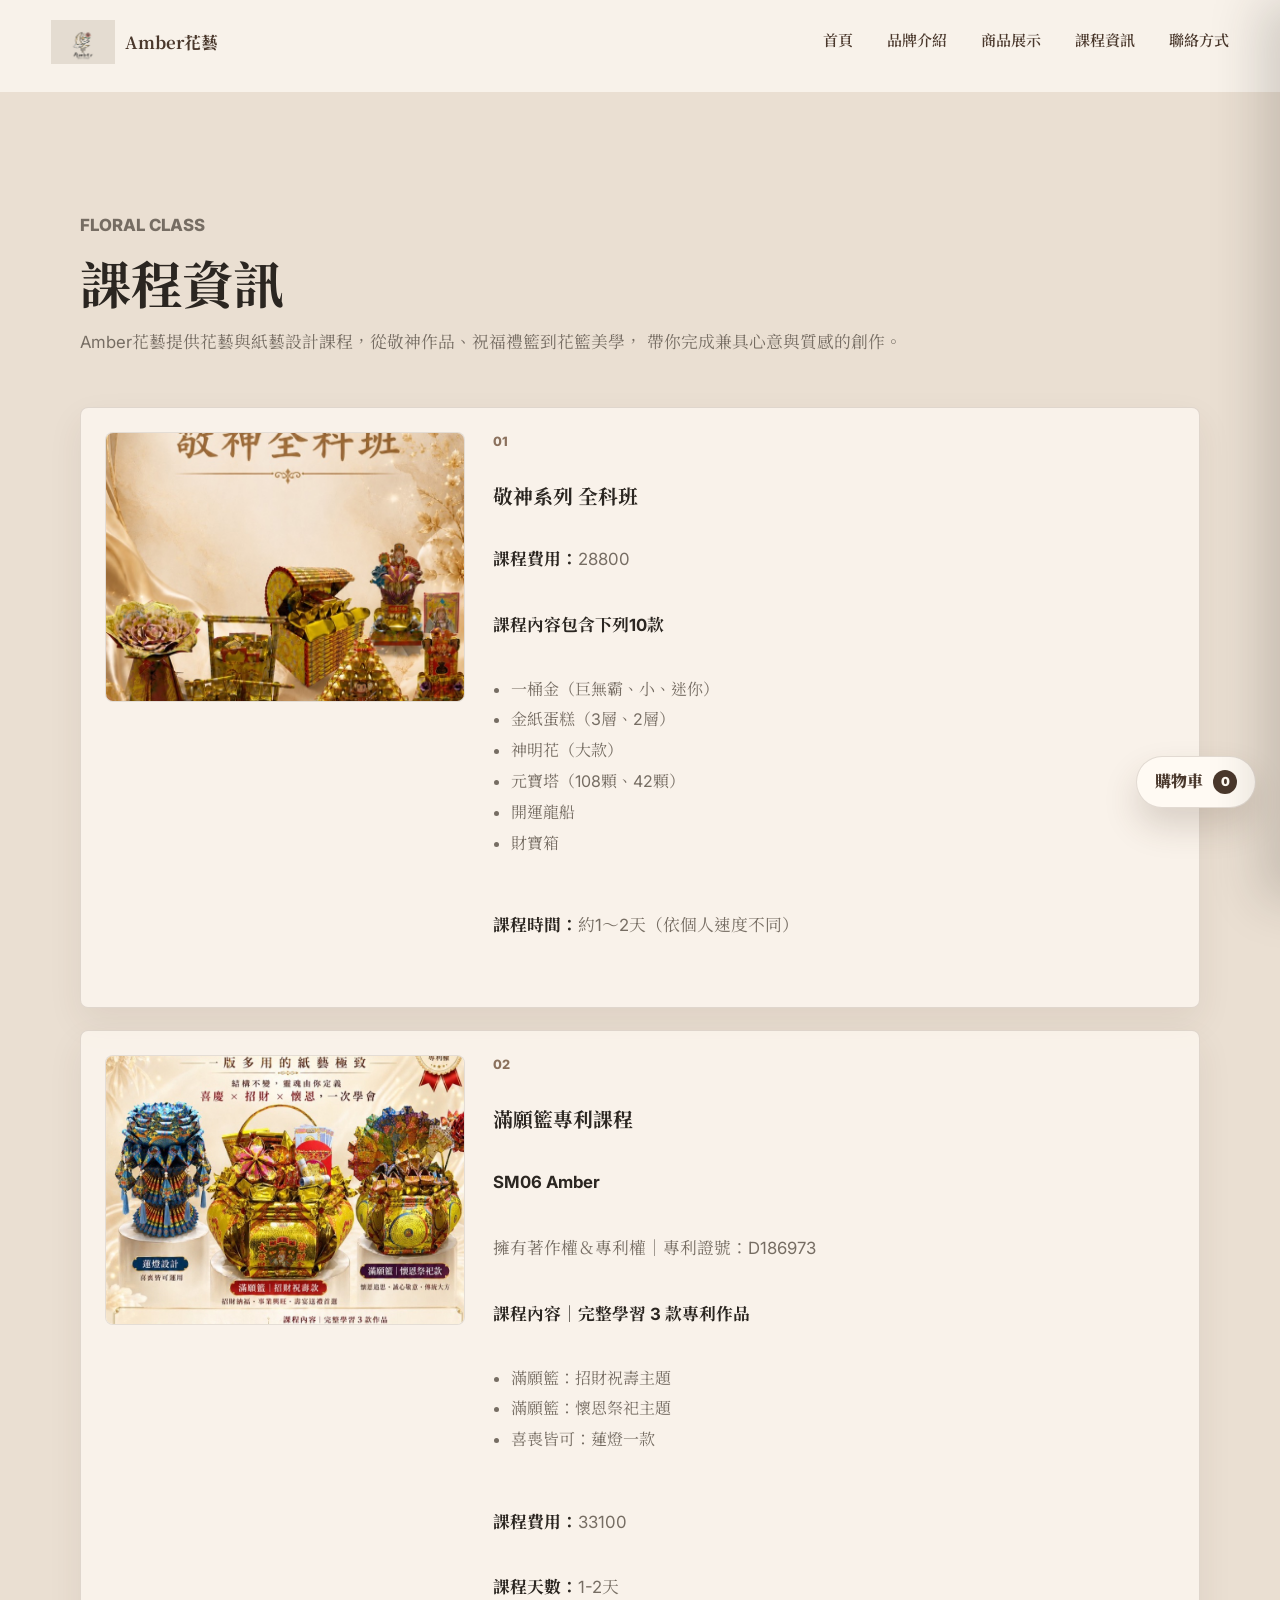
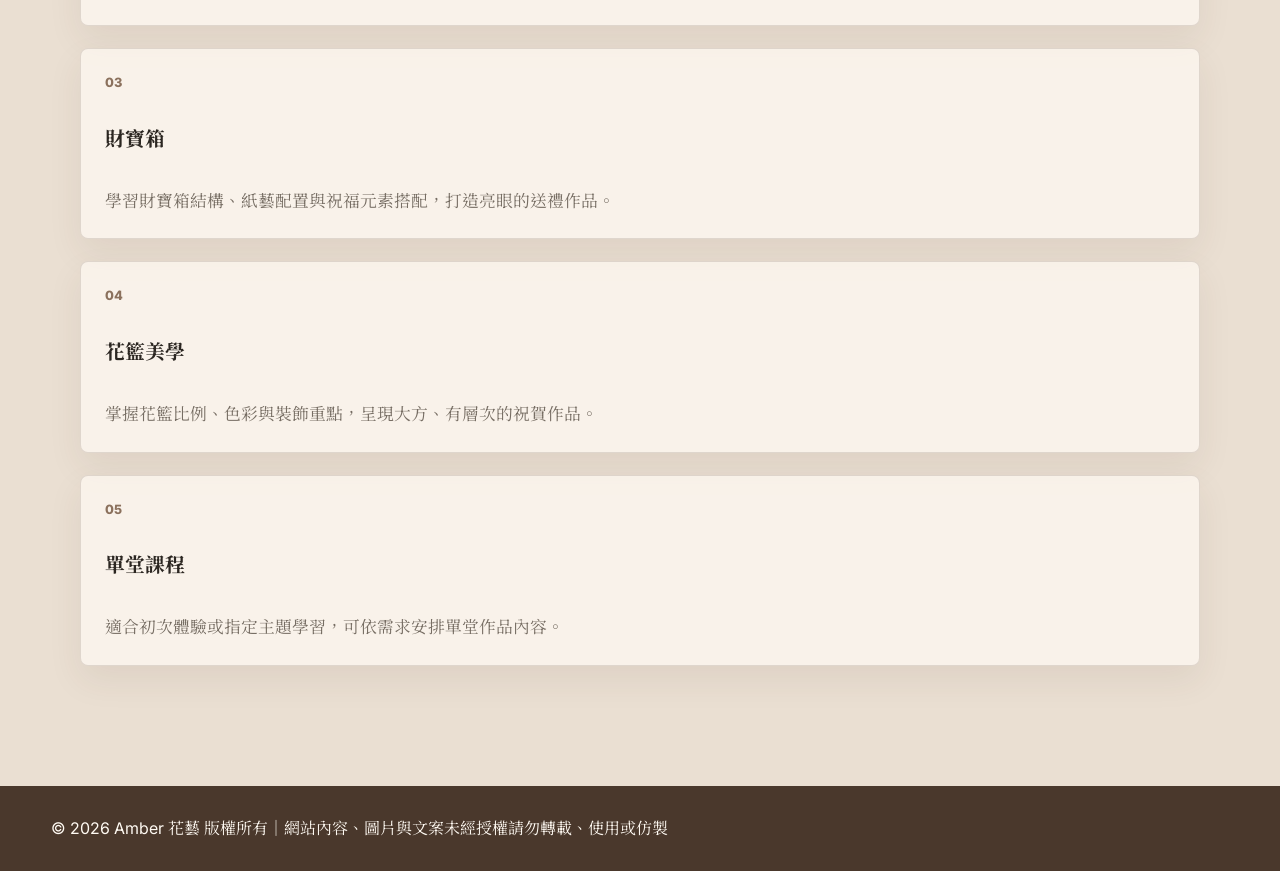
==== courses.html @ 6c2bef29 "Add files via upload" ====
<!doctype html>
<html lang="zh-Hant">
  <head>
    <meta charset="UTF-8" />
    <meta name="viewport" content="width=device-width, initial-scale=1.0" />
    <title>課程資訊 | Amber花藝</title>
    <meta name="description" content="Amber花藝課程資訊，包含敬神全科班、滿願籃專利課程、財寶箱、花籃美學與單堂課程。" />
    <link rel="preconnect" href="https://fonts.googleapis.com" />
    <link rel="preconnect" href="https://fonts.gstatic.com" crossorigin />
    <link
      href="https://fonts.googleapis.com/css2?family=Noto+Serif+TC:wght@500;700&family=Inter:wght@400;500;600;700&display=swap"
      rel="stylesheet"
    />
    <style>
:root {
  --ink: #2b2621;
  --muted: #766d63;
  --paper: #f8f2ea;
  --linen: #eadfD2;
  --milk: #d8c5b1;
  --mocha: #8b715d;
  --coffee: #4a382c;
  --cream: #fffaf3;
  --line: rgba(74, 56, 44, 0.15);
  --shadow: 0 22px 54px rgba(74, 56, 44, 0.12);
}

* {
  box-sizing: border-box;
}

html {
  scroll-behavior: smooth;
}

body {
  margin: 0;
  background: var(--paper);
  color: var(--ink);
  font-family: Inter, "Noto Serif TC", system-ui, sans-serif;
  line-height: 1.6;
}

img {
  display: block;
  max-width: 100%;
}

a {
  color: inherit;
  text-decoration: none;
}

.site-header {
  position: fixed;
  top: 0;
  left: 0;
  z-index: 20;
  display: flex;
  align-items: center;
  justify-content: space-between;
  width: 100%;
  padding: 18px clamp(18px, 4vw, 56px);
  color: var(--coffee);
  transition: background 180ms ease, box-shadow 180ms ease, color 180ms ease;
}

.site-header.is-scrolled,
.site-header.is-open {
  background: rgba(248, 242, 234, 0.94);
  box-shadow: 0 10px 30px rgba(74, 56, 44, 0.07);
  color: var(--ink);
  backdrop-filter: blur(18px);
}

.brand {
  display: inline-flex;
  align-items: center;
  gap: 10px;
  font-family: "Noto Serif TC", serif;
  font-size: 1.05rem;
  font-weight: 700;
  letter-spacing: 0;
}

.brand-mark {
  display: block;
  width: 64px;
  height: 48px;
  object-fit: contain;
}

.site-nav {
  display: flex;
  gap: clamp(18px, 3vw, 34px);
  align-items: center;
  font-size: 0.94rem;
  font-weight: 600;
}

.site-nav a {
  padding: 6px 0;
  border-bottom: 1px solid transparent;
}

.site-nav a:hover {
  border-color: currentColor;
}

.nav-toggle {
  display: none;
  width: 42px;
  height: 42px;
  border: 1px solid currentColor;
  border-radius: 50%;
  background: transparent;
  color: inherit;
}

.nav-toggle span {
  display: block;
  width: 18px;
  height: 1px;
  margin: 6px auto;
  background: currentColor;
}

.page-main {
  padding-top: 86px;
}

.hero {
  position: relative;
  min-height: 92vh;
  display: grid;
  align-items: center;
  overflow: hidden;
  background: var(--paper);
}

.hero-image {
  position: absolute;
  inset: 0;
  width: 100%;
  height: 100%;
  object-fit: cover;
}

.hero-overlay {
  position: absolute;
  inset: 0;
  background:
    linear-gradient(90deg, rgba(248, 242, 234, 0.9), rgba(248, 242, 234, 0.68) 43%, rgba(248, 242, 234, 0.08)),
    linear-gradient(0deg, rgba(248, 242, 234, 0.24), rgba(248, 242, 234, 0));
}

.hero-content {
  position: relative;
  z-index: 1;
  width: min(680px, calc(100% - 36px));
  margin-left: clamp(18px, 8vw, 110px);
  padding-top: 64px;
  color: var(--coffee);
}

.eyebrow {
  margin: 0 0 14px;
  color: var(--mocha);
  font-size: 0.78rem;
  font-weight: 800;
  letter-spacing: 0;
  text-transform: uppercase;
}

.hero .eyebrow {
  color: var(--mocha);
}

h1,
h2,
h3,
p {
  overflow-wrap: anywhere;
}

h1,
h2,
h3 {
  margin: 0;
  font-family: "Noto Serif TC", serif;
  line-height: 1.16;
}

h1 {
  font-size: clamp(3rem, 8vw, 8rem);
  font-weight: 700;
  overflow-wrap: normal;
  white-space: nowrap;
  word-break: keep-all;
}

h2 {
  font-size: clamp(2rem, 4vw, 3.45rem);
}

h3 {
  font-size: 1.24rem;
}

.hero-copy {
  max-width: 570px;
  margin: 24px 0 0;
  font-size: clamp(1rem, 1.6vw, 1.22rem);
}

.hero-actions {
  display: flex;
  flex-wrap: wrap;
  gap: 12px;
  margin-top: 34px;
}

.button {
  display: inline-flex;
  min-height: 46px;
  align-items: center;
  justify-content: center;
  padding: 12px 20px;
  border: 1px solid transparent;
  border-radius: 999px;
  font-weight: 800;
  transition: transform 160ms ease, background 160ms ease, color 160ms ease;
}

.button:hover {
  transform: translateY(-2px);
}

.button.primary {
  background: var(--coffee);
  color: #fff;
}

.button.secondary {
  border-color: rgba(74, 56, 44, 0.32);
  color: var(--coffee);
}

.section-band {
  background: var(--linen);
}

.section-inner {
  width: min(1120px, calc(100% - 36px));
  margin: 0 auto;
  padding: clamp(70px, 10vw, 120px) 0;
}

.intro-grid,
.contact-grid,
.course-grid {
  display: grid;
  grid-template-columns: minmax(0, 0.8fr) minmax(0, 1fr);
  gap: clamp(32px, 7vw, 92px);
  align-items: start;
}

.intro-copy {
  display: grid;
  gap: 14px;
}

.founder-grid {
  grid-template-columns: minmax(0, 0.88fr) minmax(280px, 0.72fr);
  align-items: center;
}

.founder-name {
  margin-top: 10px;
  color: var(--coffee);
  font-size: 1.35rem;
}

.founder-photo {
  margin: 0;
  overflow: hidden;
  border: 1px solid var(--line);
  border-radius: 8px;
  background: var(--cream);
  box-shadow: var(--shadow);
}

.founder-photo img {
  display: block;
  width: 100%;
  aspect-ratio: 3 / 4;
  object-fit: cover;
  object-position: center 38%;
}

.intro p,
.courses p,
.contact p,
.section-heading p {
  color: var(--muted);
  font-size: 1.05rem;
}

.section-heading {
  margin-bottom: 34px;
}

.section-heading.split {
  display: grid;
  grid-template-columns: minmax(0, 0.75fr) minmax(0, 1fr);
  gap: 30px;
  align-items: end;
}

.product-grid {
  display: grid;
  grid-template-columns: repeat(4, minmax(0, 1fr));
  gap: 18px;
}

.product-card {
  overflow: hidden;
  border: 1px solid var(--line);
  border-radius: 8px;
  background: var(--cream);
}

.product-visual {
  min-height: 260px;
  background:
    linear-gradient(0deg, rgba(255, 250, 243, 0.52), rgba(255, 250, 243, 0.08)),
    linear-gradient(135deg, #f4ece1, #cdb49d);
}

.product-visual img {
  width: 100%;
  height: 260px;
  object-fit: cover;
  object-position: center 42%;
}

.product-content {
  padding: 22px;
}

.product-content span {
  display: block;
  margin-bottom: 14px;
  color: var(--mocha);
  font-size: 0.8rem;
  font-weight: 800;
}

.product-content p {
  color: var(--muted);
}

.product-two .product-visual {
  background: linear-gradient(135deg, #efe1d1, #b99b82);
}

.product-three .product-visual {
  background: linear-gradient(135deg, #f8f1e9, #d3bca8);
}

.product-four .product-visual {
  background: linear-gradient(135deg, #e9d9ca, #a78971);
}

.courses {
  border-top: 1px solid var(--line);
}

.course-list {
  display: grid;
  gap: 14px;
}

.course-item {
  padding: 24px 0;
  border-bottom: 1px solid var(--line);
}

.course-item:first-child {
  padding-top: 0;
}

.course-item span {
  display: block;
  margin-bottom: 10px;
  color: var(--mocha);
  font-size: 0.8rem;
  font-weight: 800;
}

.course-photo {
  width: 100%;
  aspect-ratio: 4 / 3;
  margin: 14px 0 18px;
  overflow: hidden;
  border: 1px solid var(--line);
  border-radius: 8px;
  background: var(--cream);
}

.course-photo img {
  width: 100%;
  height: 100%;
  object-fit: cover;
  display: block;
}

.course-item p {
  margin-bottom: 0;
}

.course-item strong {
  color: var(--ink);
}

.course-detail-list {
  margin: 12px 0 14px;
  padding-left: 1.1rem;
  color: var(--muted);
  line-height: 1.8;
}

.course-detail-list li {
  margin: 2px 0;
}

/* Courses standalone page */
.courses-page {
  padding-top: 92px;
  background: var(--paper);
}

.courses-page .courses {
  min-height: 100vh;
  border-top: 0;
}

.courses-page .course-grid {
  grid-template-columns: 1fr;
  gap: 34px;
}

.courses-page .course-list {
  gap: 22px;
}

.courses-page .course-item {
  display: grid;
  grid-template-columns: minmax(220px, 360px) minmax(0, 1fr);
  gap: 22px 28px;
  align-items: start;
  padding: 24px;
  border: 1px solid var(--line);
  border-radius: 8px;
  background: rgba(255, 250, 243, 0.72);
  box-shadow: 0 14px 34px rgba(74, 56, 44, 0.08);
}

.courses-page .course-item:first-child {
  padding-top: 24px;
}

.courses-page .course-item > span,
.courses-page .course-item > h3,
.courses-page .course-item > p,
.courses-page .course-item > ul {
  grid-column: 2;
}

.courses-page .course-photo {
  grid-column: 1;
  grid-row: 1 / span 8;
  margin: 0;
  aspect-ratio: 4 / 3;
}

.courses-page .course-item.no-photo {
  grid-template-columns: 1fr;
}

.courses-page .course-item.no-photo > span,
.courses-page .course-item.no-photo > h3,
.courses-page .course-item.no-photo > p,
.courses-page .course-item.no-photo > ul {
  grid-column: 1;
}

@media (max-width: 760px) {
  .courses-page {
    padding-top: 78px;
  }

  .courses-page .course-item {
    grid-template-columns: 1fr;
    padding: 20px;
  }

  .courses-page .course-photo,
  .courses-page .course-item > span,
  .courses-page .course-item > h3,
  .courses-page .course-item > p,
  .courses-page .course-item > ul {
    grid-column: 1;
  }

  .courses-page .course-photo {
    grid-row: auto;
  }
}

.contact-details {
  display: flex;
  flex-wrap: wrap;
  gap: 12px;
  margin-top: 26px;
  color: var(--coffee);
  font-weight: 800;
}

.social-button {
  display: inline-flex;
  min-width: 92px;
  height: 44px;
  align-items: center;
  justify-content: center;
  border: 1px solid var(--line);
  border-radius: 999px;
  background: var(--cream);
  color: var(--coffee);
  box-shadow: none;
}

.social-button:hover {
  background: var(--coffee);
  color: var(--cream);
}

.contact-form {
  display: grid;
  gap: 16px;
  padding: clamp(20px, 4vw, 32px);
  border: 1px solid var(--line);
  border-radius: 8px;
  background: var(--cream);
  box-shadow: none;
}

label {
  display: grid;
  gap: 7px;
  color: var(--muted);
  font-size: 0.92rem;
  font-weight: 800;
}

input,
select,
textarea {
  width: 100%;
  border: 1px solid var(--line);
  border-radius: 8px;
  background: #fff;
  color: var(--ink);
  font: inherit;
  padding: 12px 13px;
}

textarea {
  resize: vertical;
}

.form-note {
  min-height: 24px;
  margin: 0;
  color: var(--coffee);
  font-weight: 800;
}


.cart-add {
  display: inline-flex;
  min-height: 40px;
  align-items: center;
  justify-content: center;
  margin-top: 14px;
  padding: 10px 16px;
  border: 1px solid rgba(74, 56, 44, 0.28);
  border-radius: 999px;
  background: transparent;
  color: var(--coffee);
  font: inherit;
  font-weight: 800;
  cursor: pointer;
  transition: background 0.18s ease, color 0.18s ease, transform 0.18s ease;
}

.cart-add:hover {
  background: var(--coffee);
  color: var(--cream);
  transform: translateY(-2px);
}

.cart-float {
  position: fixed;
  right: 24px;
  bottom: 92px;
  z-index: 55;
  display: inline-flex;
  min-height: 52px;
  align-items: center;
  gap: 10px;
  padding: 12px 18px;
  border: 1px solid rgba(76, 53, 40, 0.16);
  border-radius: 999px;
  background: var(--cream);
  color: var(--coffee);
  font: inherit;
  font-weight: 900;
  box-shadow: 0 18px 34px rgba(76, 53, 40, 0.18);
  cursor: pointer;
}

.cart-count {
  display: inline-grid;
  min-width: 24px;
  height: 24px;
  place-items: center;
  border-radius: 999px;
  background: var(--coffee);
  color: var(--cream);
  font-size: 0.78rem;
}

.cart-overlay {
  position: fixed;
  inset: 0;
  z-index: 70;
  background: rgba(43, 38, 33, 0.28);
  opacity: 0;
  pointer-events: none;
  transition: opacity 0.2s ease;
}

.cart-overlay.is-open {
  opacity: 1;
  pointer-events: auto;
}

.cart-panel {
  position: fixed;
  top: 0;
  right: 0;
  z-index: 80;
  display: flex;
  width: min(420px, 100%);
  height: 100%;
  flex-direction: column;
  padding: 24px;
  background: var(--cream);
  color: var(--ink);
  box-shadow: -20px 0 48px rgba(43, 38, 33, 0.18);
  transform: translateX(100%);
  transition: transform 0.22s ease;
}

.cart-panel.is-open {
  transform: translateX(0);
}

.cart-head {
  display: flex;
  align-items: center;
  justify-content: space-between;
  gap: 16px;
  padding-bottom: 18px;
  border-bottom: 1px solid var(--line);
}

.cart-close,
.cart-remove {
  border: 1px solid var(--line);
  border-radius: 999px;
  background: transparent;
  color: var(--coffee);
  font: inherit;
  font-weight: 800;
  cursor: pointer;
}

.cart-close {
  width: 38px;
  height: 38px;
}

.cart-items {
  display: grid;
  gap: 12px;
  margin: 18px 0;
  padding: 0;
  list-style: none;
}

.cart-item {
  display: flex;
  align-items: center;
  justify-content: space-between;
  gap: 12px;
  padding: 14px;
  border: 1px solid var(--line);
  border-radius: 8px;
  background: var(--paper);
}

.cart-remove {
  padding: 7px 12px;
}

.cart-empty {
  margin: 18px 0;
  color: var(--muted);
}

.cart-line {
  margin-top: auto;
  width: 100%;
}

.site-footer {
  display: flex;
  justify-content: space-between;
  gap: 18px;
  padding: 30px clamp(18px, 4vw, 56px);
  background: var(--coffee);
  color: var(--cream);
}

.back-to-top {
  position: fixed;
  right: 24px;
  bottom: 24px;
  z-index: 50;
  width: 54px;
  height: 54px;
  border: 1px solid rgba(76, 53, 40, 0.18);
  border-radius: 999px;
  background: var(--coffee);
  color: var(--cream);
  font-size: 1.45rem;
  font-weight: 700;
  line-height: 1;
  box-shadow: 0 18px 34px rgba(76, 53, 40, 0.24);
  cursor: pointer;
  opacity: 0;
  pointer-events: none;
  transform: translateY(12px);
  transition: opacity 0.2s ease, transform 0.2s ease, background 0.2s ease;
}

.back-to-top.is-visible {
  opacity: 1;
  pointer-events: auto;
  transform: translateY(0);
}

.back-to-top:hover {
  background: var(--taupe);
}

@media (max-width: 820px) {
  .nav-toggle {
    display: inline-block;
  }

  .site-nav {
    position: absolute;
    top: 76px;
    right: 18px;
    left: 18px;
    display: none;
    flex-direction: column;
    align-items: stretch;
    gap: 0;
    padding: 14px;
    border: 1px solid var(--line);
    border-radius: 8px;
    background: var(--cream);
    color: var(--ink);
    box-shadow: var(--shadow);
  }

  .site-header.is-open .site-nav {
    display: flex;
  }

  .site-nav a {
    padding: 13px 8px;
  }

  .hero {
    min-height: 86vh;
  }

  .hero-overlay {
    background: linear-gradient(90deg, rgba(248, 242, 234, 0.94), rgba(248, 242, 234, 0.7));
  }

  .hero-content {
    margin-left: 18px;
  }

  .intro-grid,
  .contact-grid,
  .course-grid,
  .section-heading.split {
    grid-template-columns: 1fr;
  }

  .product-grid {
    grid-template-columns: repeat(2, minmax(0, 1fr));
  }

  .site-footer {
    flex-direction: column;
  }

  .back-to-top {
    right: 18px;
    bottom: 18px;
    width: 50px;
    height: 50px;
  }

  .cart-float {
    right: 18px;
    bottom: 82px;
  }

  .cart-panel {
    padding: 20px;
  }
}

@media (max-width: 620px) {
  .product-grid {
    grid-template-columns: 1fr;
  }
}

@media (max-width: 520px) {
  .hero-actions,
  .button {
    width: 100%;
  }

  h1 {
    font-size: clamp(2.35rem, 13vw, 3.8rem);
  }
}

</style>
  </head>
  <body>
    <header class="site-header">
      <a class="brand" href="index.html#home" aria-label="Amber花藝首頁">
        <img class="brand-mark" src="[data-uri]" alt="Amber florist shop logo" />
        <span>Amber花藝</span>
      </a>
      <button class="nav-toggle" type="button" aria-label="開啟選單" aria-expanded="false">
        <span></span>
        <span></span>
      </button>
      <nav class="site-nav" aria-label="主要導覽">
        <a href="index.html#home">首頁</a>
        <a href="index.html#about">品牌介紹</a>
        <a href="products.html">商品展示</a>
        <a href="courses.html">課程資訊</a>
        <a href="index.html#contact">聯絡方式</a>
      </nav>
    </header>

    <main class="courses-page">
      <section class="courses section-band" id="courses">
        <div class="section-inner course-grid">
          <div>
            <p class="eyebrow">Floral class</p>
            <h2>課程資訊</h2>
            <p>
              Amber花藝提供花藝與紙藝設計課程，從敬神作品、祝福禮籃到花籃美學，
              帶你完成兼具心意與質感的創作。
            </p>
          </div>
          <div class="course-list">
            <article class="course-item has-photo">
              <span>01</span>
              <h3>敬神系列 全科班</h3>
              <figure class="course-photo">
                <img src="[data-uri]" alt="敬神全科班課程作品" />
              </figure>
              <p><strong>課程費用：</strong>28800</p>
              <p><strong>課程內容包含下列10款</strong></p>
              <ul class="course-detail-list">
                <li>一桶金（巨無霸、小、迷你）</li>
                <li>金紙蛋糕（3層、2層）</li>
                <li>神明花（大款）</li>
                <li>元寶塔（108顆、42顆）</li>
                <li>開運龍船</li>
                <li>財寶箱</li>
              </ul>
              <p><strong>課程時間：</strong>約1～2天（依個人速度不同）</p>
            </article>
<article class="course-item has-photo">
  <span>02</span>
  <h3>滿願籃專利課程</h3>
  <figure class="course-photo">
    <img src="[data-uri]" alt="滿願籃專利課程作品" />
  </figure>
  <p><strong>SM06 Amber</strong></p>
  <p>擁有著作權＆專利權｜專利證號：D186973</p>
  <p><strong>課程內容｜完整學習 3 款專利作品</strong></p>
  <ul class="course-detail-list">
    <li>滿願籃：招財祝壽主題</li>
    <li>滿願籃：懷恩祭祀主題</li>
    <li>喜喪皆可：蓮燈一款</li>
  </ul>
  <p><strong>課程費用：</strong>33100</p>
  <p><strong>課程天數：</strong>1-2天</p>
</article>
            <article class="course-item no-photo">
              <span>03</span>
              <h3>財寶箱</h3>
              <p>學習財寶箱結構、紙藝配置與祝福元素搭配，打造亮眼的送禮作品。</p>
            </article>
            <article class="course-item no-photo">
              <span>04</span>
              <h3>花籃美學</h3>
              <p>掌握花籃比例、色彩與裝飾重點，呈現大方、有層次的祝賀作品。</p>
            </article>
            <article class="course-item no-photo">
              <span>05</span>
              <h3>單堂課程</h3>
              <p>適合初次體驗或指定主題學習，可依需求安排單堂作品內容。</p>
            </article>
          </div>
        </div>
      </section>

    </main>

    <footer class="site-footer">
      <span>© 2026 Amber 花藝 版權所有｜網站內容、圖片與文案未經授權請勿轉載、使用或仿製</span>
    </footer>


    <button class="cart-float" type="button" aria-label="打開購物車">
      購物車 <span class="cart-count">0</span>
    </button>
    <div class="cart-overlay" hidden></div>
    <aside class="cart-panel" aria-hidden="true" aria-label="購物車">
      <div class="cart-head">
        <h2>購物車</h2>
        <button class="cart-close" type="button" aria-label="關閉購物車">×</button>
      </div>
      <ul class="cart-items"></ul>
      <p class="cart-empty">目前購物車是空的。</p>
      <a class="cart-line button primary" href="https://lin.ee/ZXTWVOT" target="_blank" rel="noopener noreferrer">用 LINE 詢問</a>
    </aside>

    <button class="back-to-top" type="button" aria-label="回到最上方">↑</button>

    <script>
const header = document.querySelector(".site-header");
const toggle = document.querySelector(".nav-toggle");
const navLinks = document.querySelectorAll(".site-nav a");
const form = document.querySelector(".contact-form");
const note = document.querySelector(".form-note");
const backToTop = document.querySelector(".back-to-top");
const cartButtons = document.querySelectorAll(".cart-add");
const cartFloat = document.querySelector(".cart-float");
const cartCount = document.querySelector(".cart-count");
const cartOverlay = document.querySelector(".cart-overlay");
const cartPanel = document.querySelector(".cart-panel");
const cartClose = document.querySelector(".cart-close");
const cartItems = document.querySelector(".cart-items");
const cartEmpty = document.querySelector(".cart-empty");
let cart = [];

try {
  cart = JSON.parse(localStorage.getItem("amber-cart") || "[]");
} catch (error) {
  cart = [];
}

function saveCart() {
  localStorage.setItem("amber-cart", JSON.stringify(cart));
}

function renderCart() {
  cartCount.textContent = String(cart.length);
  cartItems.innerHTML = "";
  cartEmpty.hidden = cart.length > 0;

  cart.forEach((name, index) => {
    const item = document.createElement("li");
    item.className = "cart-item";
    item.innerHTML = `<strong>${name}</strong><button class="cart-remove" type="button" data-index="${index}">刪除</button>`;
    cartItems.appendChild(item);
  });
}

function openCart() {
  cartOverlay.hidden = false;
  requestAnimationFrame(() => {
    cartOverlay.classList.add("is-open");
    cartPanel.classList.add("is-open");
  });
  cartPanel.setAttribute("aria-hidden", "false");
}

function closeCart() {
  cartOverlay.classList.remove("is-open");
  cartPanel.classList.remove("is-open");
  cartPanel.setAttribute("aria-hidden", "true");
  window.setTimeout(() => {
    if (!cartOverlay.classList.contains("is-open")) {
      cartOverlay.hidden = true;
    }
  }, 220);
}

cartButtons.forEach((button) => {
  button.addEventListener("click", () => {
    cart.push(button.dataset.product);
    saveCart();
    renderCart();
    openCart();
  });
});

cartItems.addEventListener("click", (event) => {
  const removeButton = event.target.closest(".cart-remove");
  if (!removeButton) return;
  cart.splice(Number(removeButton.dataset.index), 1);
  saveCart();
  renderCart();
});

cartFloat.addEventListener("click", openCart);
cartClose.addEventListener("click", closeCart);
cartOverlay.addEventListener("click", closeCart);


function updateHeader() {
  header.classList.toggle("is-scrolled", window.scrollY > 12);
  backToTop.classList.toggle("is-visible", window.scrollY > 420);
}

toggle.addEventListener("click", () => {
  const isOpen = header.classList.toggle("is-open");
  toggle.setAttribute("aria-expanded", String(isOpen));
});

navLinks.forEach((link) => {
  link.addEventListener("click", () => {
    header.classList.remove("is-open");
    toggle.setAttribute("aria-expanded", "false");
  });
});

renderCart();

if (form) {
  form.addEventListener("submit", (event) => {
    event.preventDefault();
    note.textContent = "已收到需求範例。正式上線時可串接 Email、LINE 或表單服務。";
    form.reset();
  });
}

backToTop.addEventListener("click", () => {
  window.scrollTo({ top: 0, behavior: "smooth" });
});

updateHeader();
window.addEventListener("scroll", updateHeader, { passive: true });

</script>
  </body>
</html>
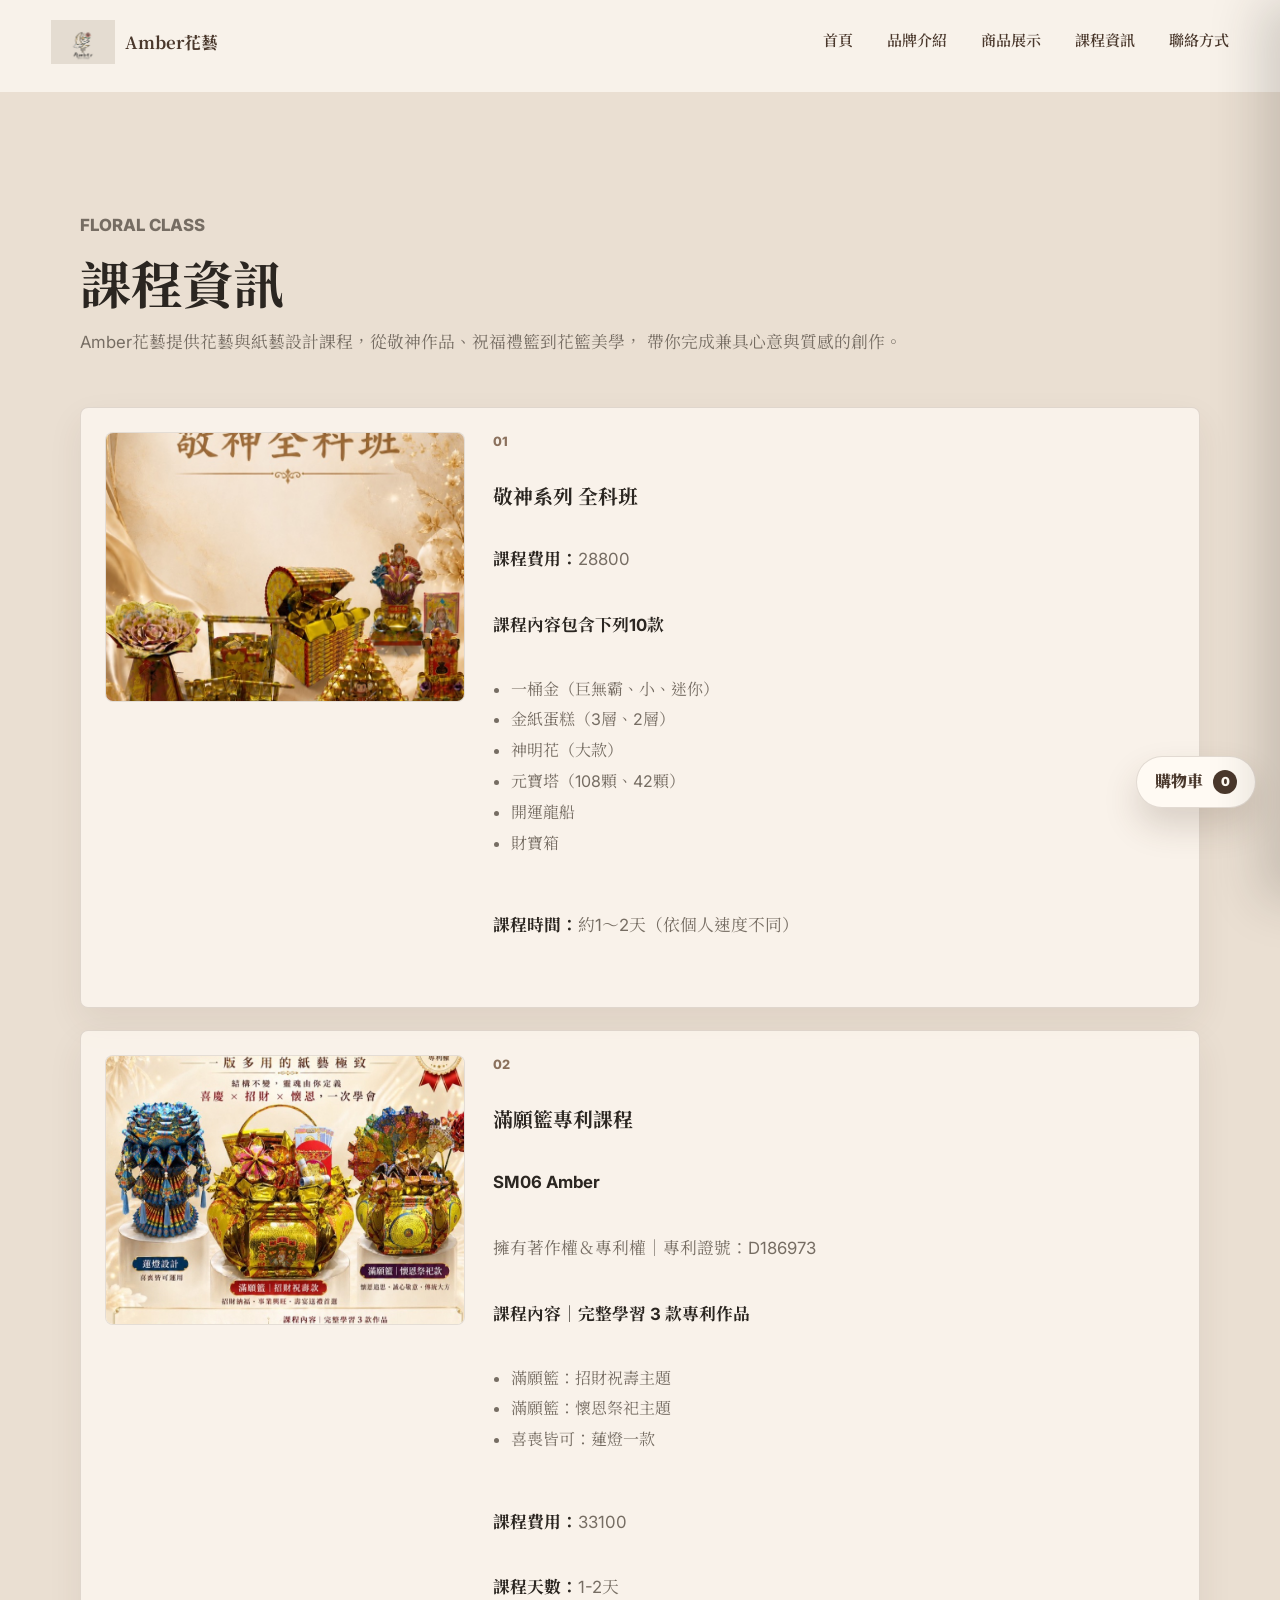
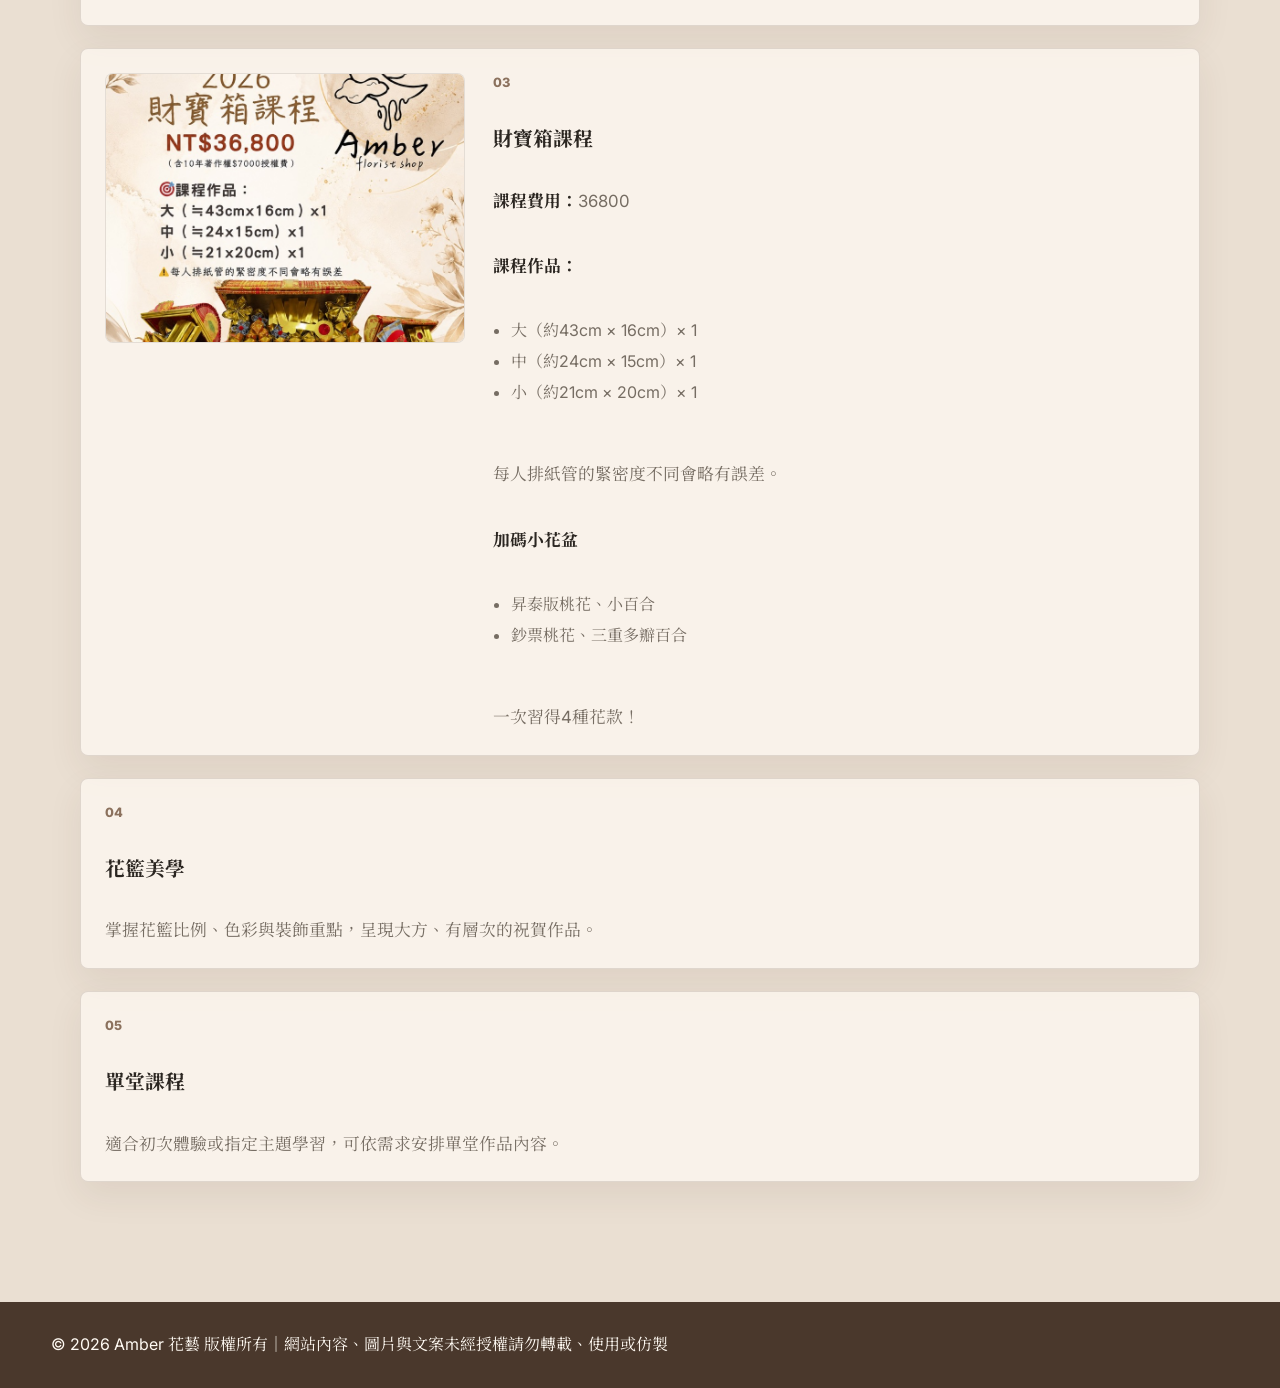
==== commit 3b228876: "Add files via upload" ====
--- a/courses.html
+++ b/courses.html
@@ -935,11 +935,27 @@
   <p><strong>課程費用：</strong>33100</p>
   <p><strong>課程天數：</strong>1-2天</p>
 </article>
-            <article class="course-item no-photo">
-              <span>03</span>
-              <h3>財寶箱</h3>
-              <p>學習財寶箱結構、紙藝配置與祝福元素搭配，打造亮眼的送禮作品。</p>
-            </article>
+<article class="course-item has-photo">
+  <span>03</span>
+  <h3>財寶箱課程</h3>
+  <figure class="course-photo">
+    <img src="[data-uri]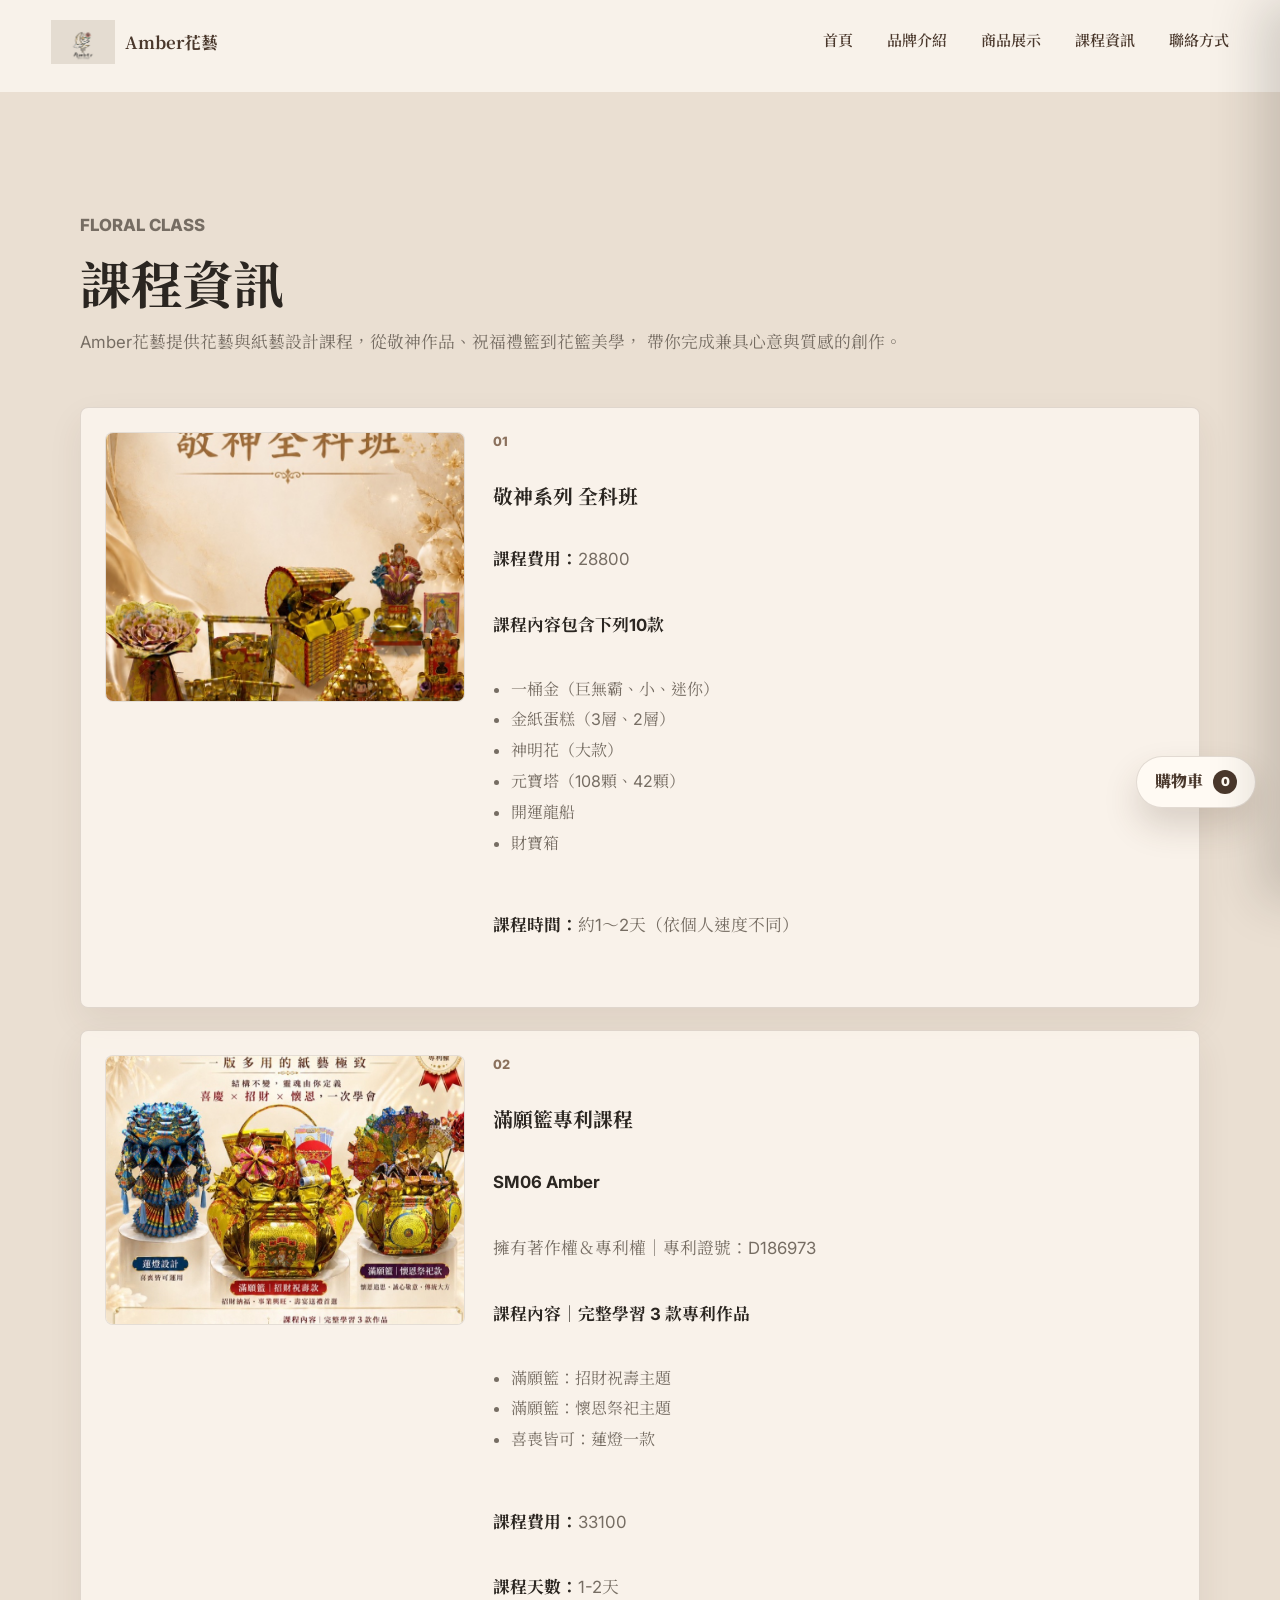
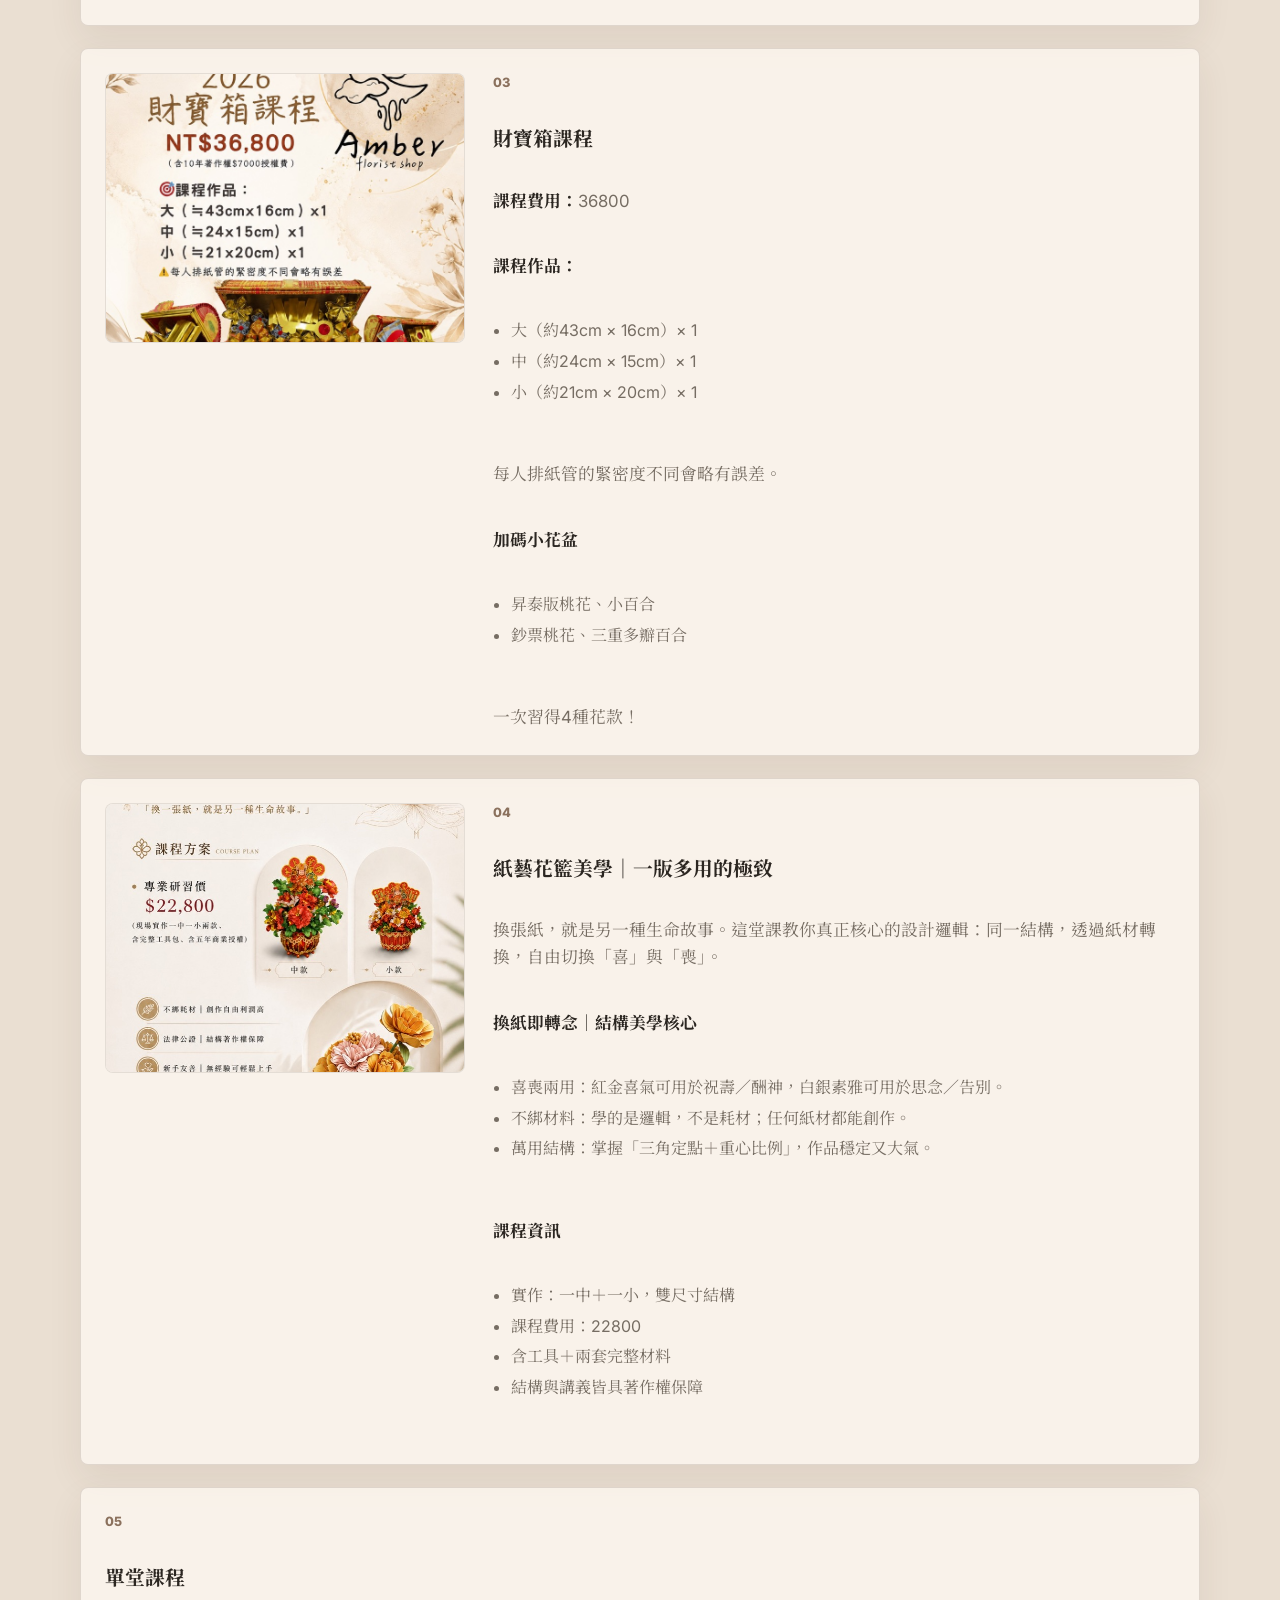
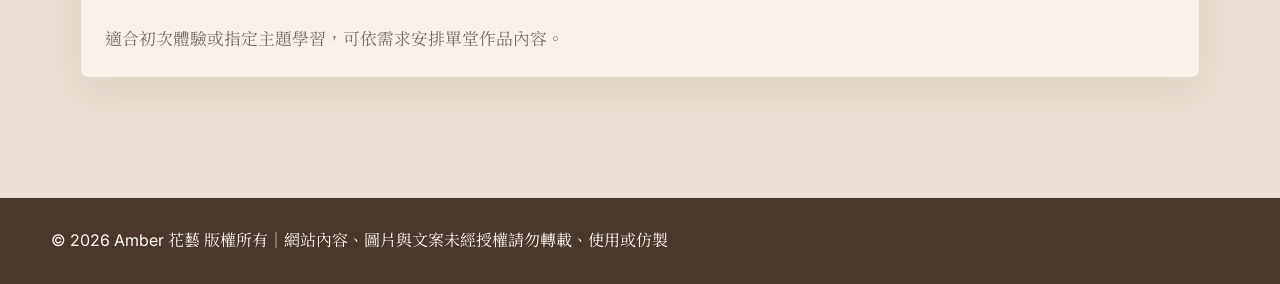
==== commit d9910644: "Add files via upload" ====
--- a/courses.html
+++ b/courses.html
@@ -956,11 +956,27 @@
   </ul>
   <p>一次習得4種花款！</p>
 </article>
-            <article class="course-item no-photo">
-              <span>04</span>
-              <h3>花籃美學</h3>
-              <p>掌握花籃比例、色彩與裝飾重點，呈現大方、有層次的祝賀作品。</p>
-            </article>
+<article class="course-item has-photo">
+  <span>04</span>
+  <h3>紙藝花籃美學｜一版多用的極致</h3>
+              <figure class="course-photo">
+                <img src="[data-uri]" alt="紙藝花籃美學課程作品" />
+              </figure>
+  <p>換張紙，就是另一種生命故事。這堂課教你真正核心的設計邏輯：同一結構，透過紙材轉換，自由切換「喜」與「喪」。</p>
+  <p><strong>換紙即轉念｜結構美學核心</strong></p>
+  <ul class="course-detail-list">
+    <li>喜喪兩用：紅金喜氣可用於祝壽／酬神，白銀素雅可用於思念／告別。</li>
+    <li>不綁材料：學的是邏輯，不是耗材；任何紙材都能創作。</li>
+    <li>萬用結構：掌握「三角定點＋重心比例」，作品穩定又大氣。</li>
+  </ul>
+  <p><strong>課程資訊</strong></p>
+  <ul class="course-detail-list">
+    <li>實作：一中＋一小，雙尺寸結構</li>
+    <li>課程費用：22800</li>
+    <li>含工具＋兩套完整材料</li>
+    <li>結構與講義皆具著作權保障</li>
+  </ul>
+</article>
             <article class="course-item no-photo">
               <span>05</span>
               <h3>單堂課程</h3>
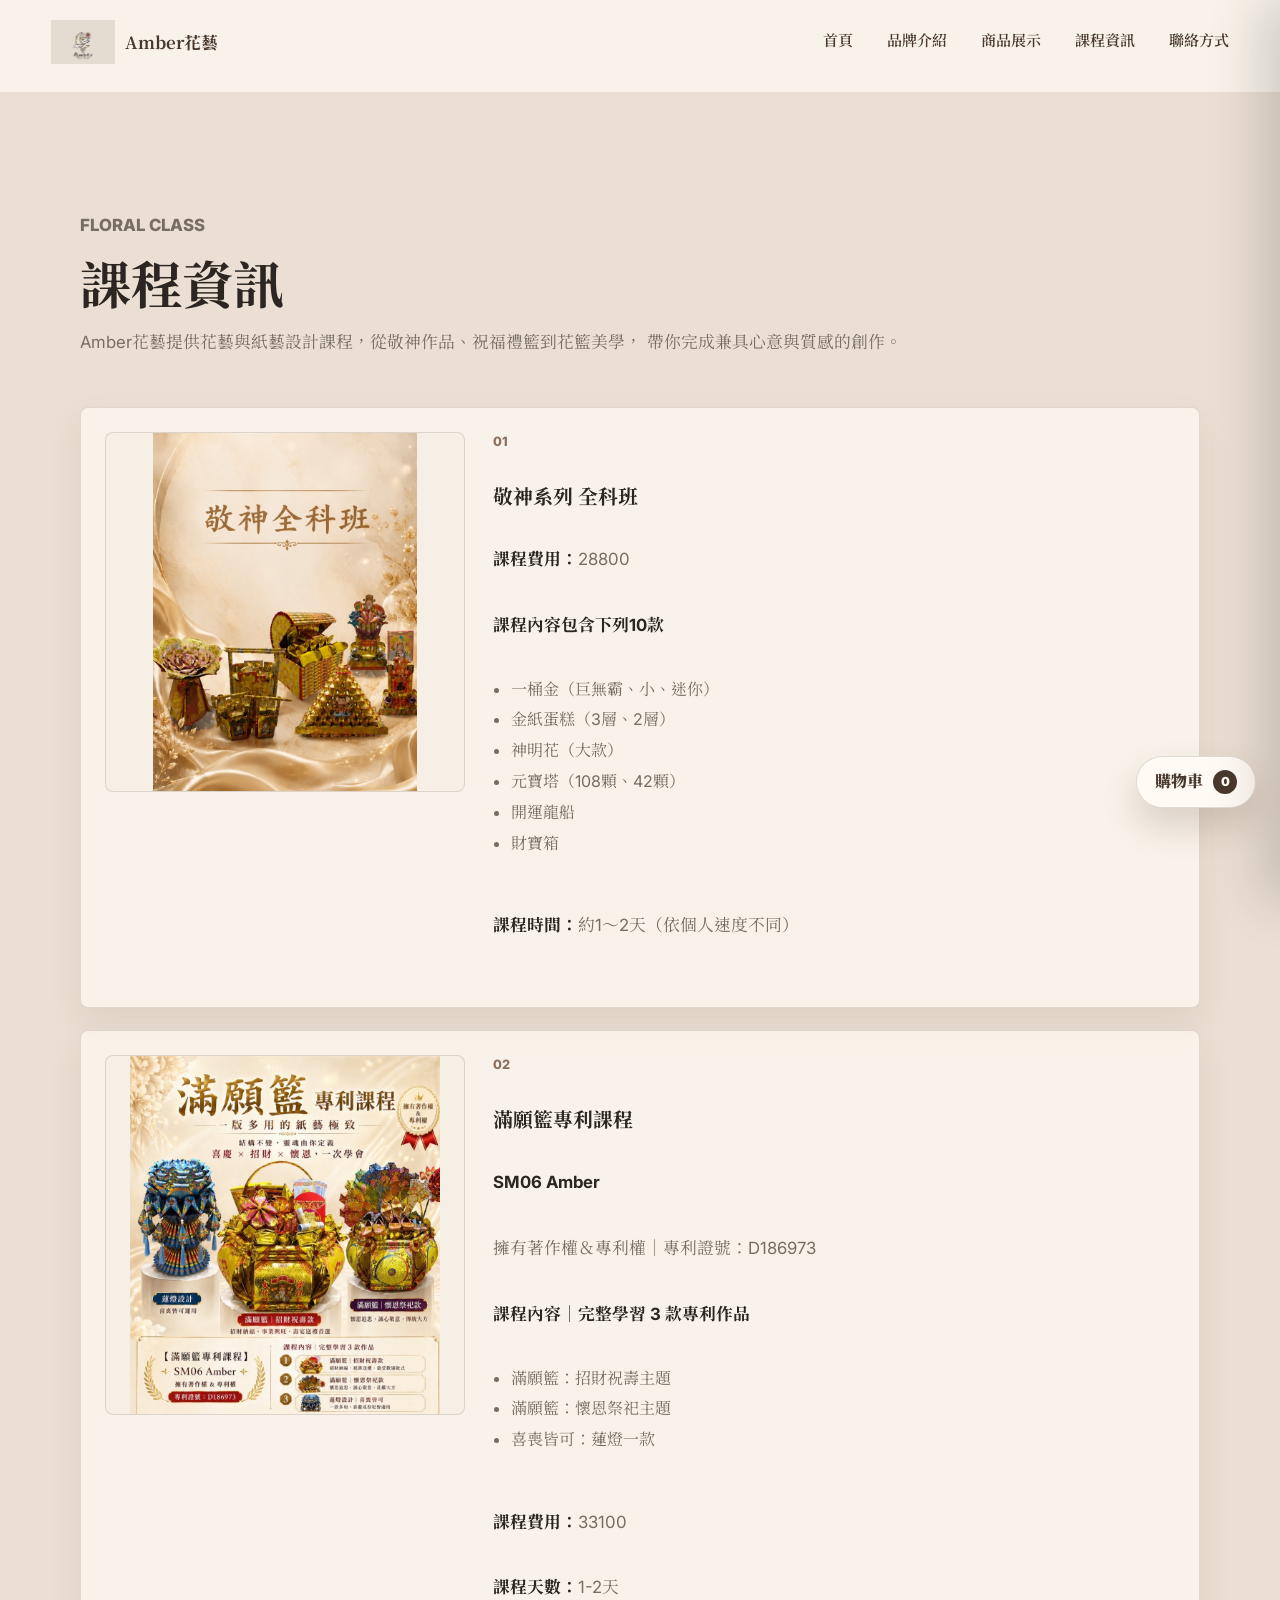
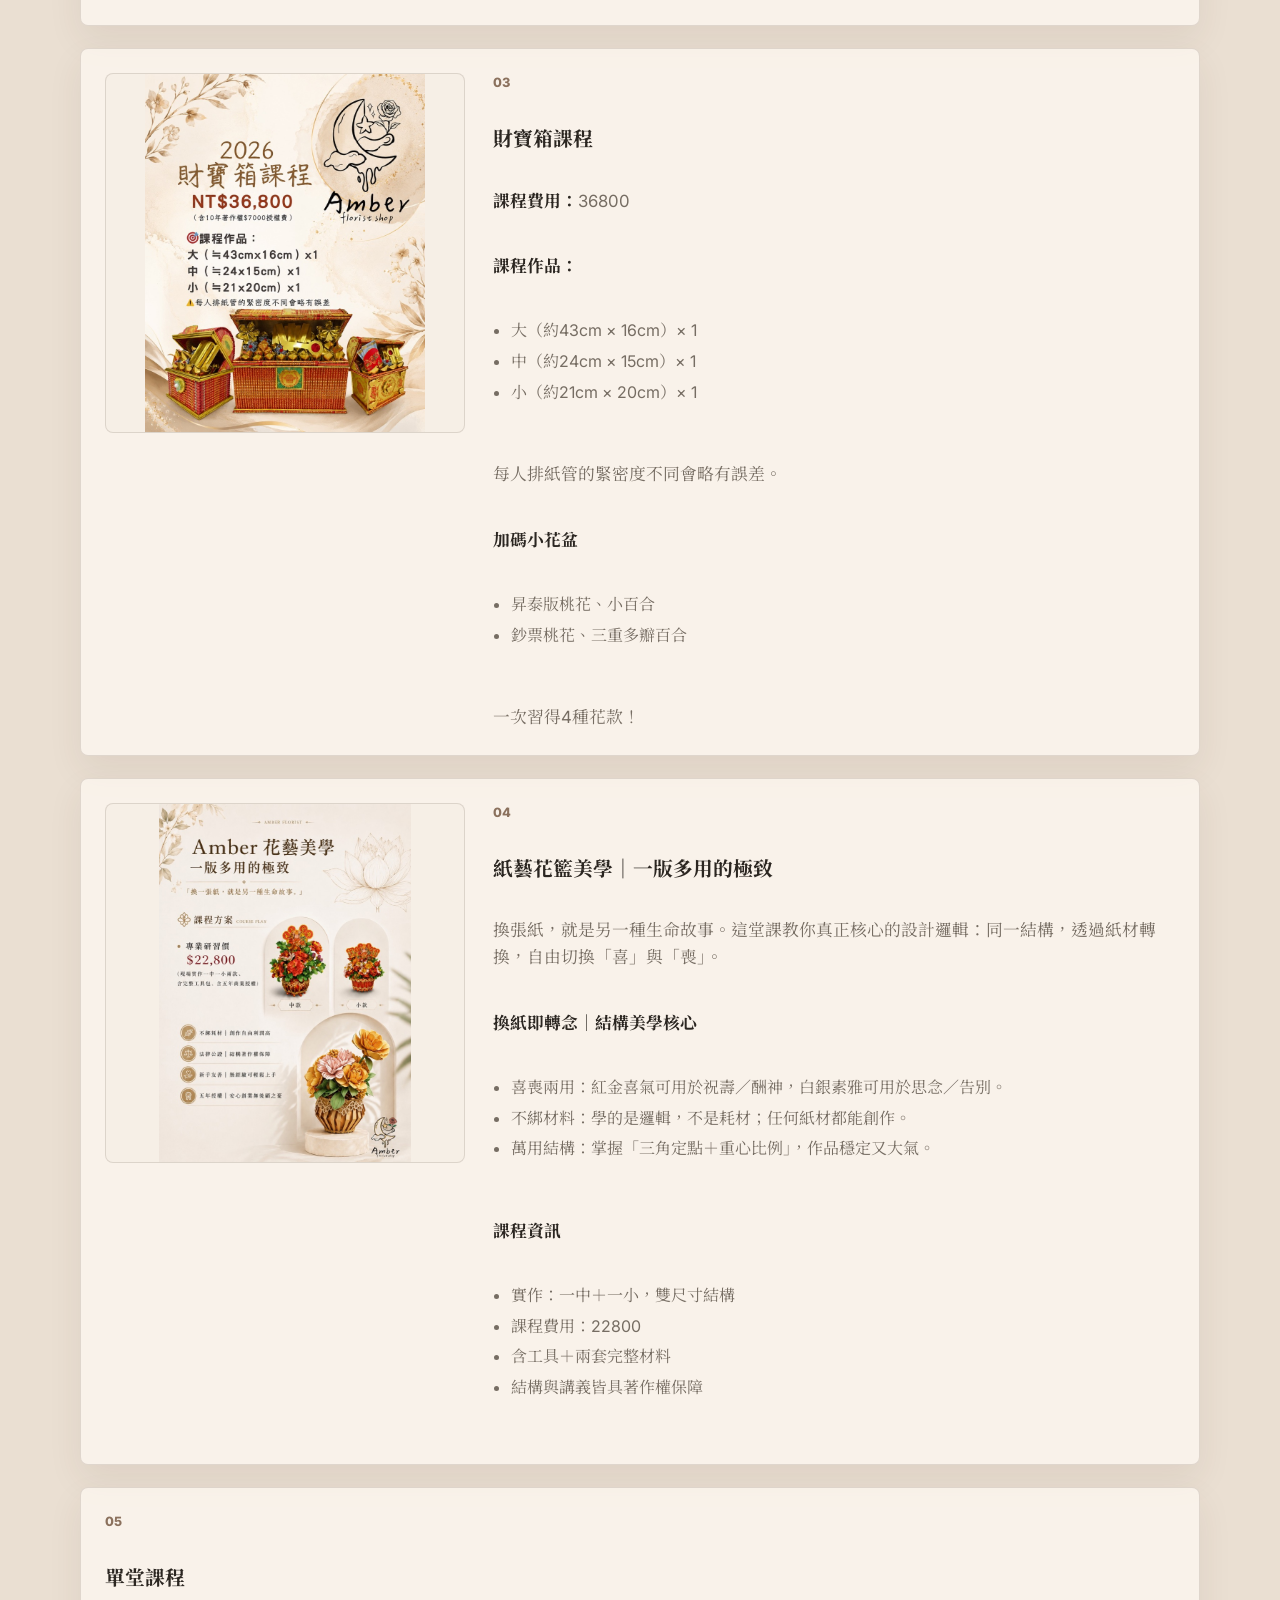
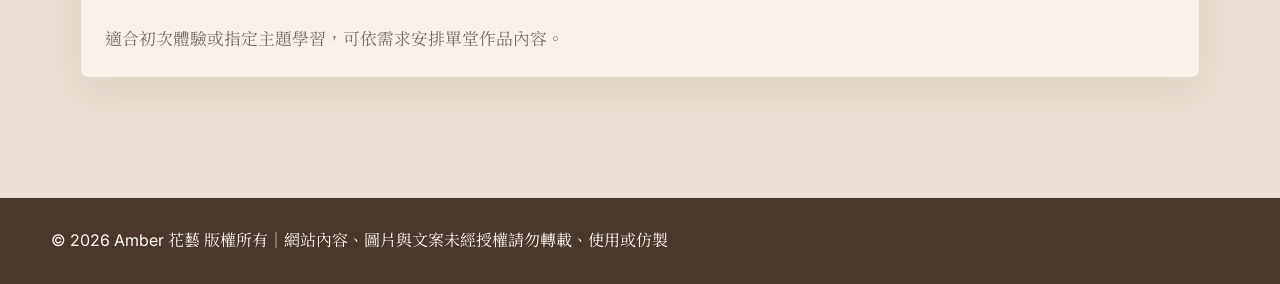
==== commit 25330335: "Add files via upload" ====
--- a/courses.html
+++ b/courses.html
@@ -405,13 +405,13 @@
   overflow: hidden;
   border: 1px solid var(--line);
   border-radius: 8px;
-  background: var(--cream);
+  background: #f6efe6;
 }
 
 .course-photo img {
   width: 100%;
   height: 100%;
-  object-fit: cover;
+  object-fit: contain;
   display: block;
 }
 
@@ -481,7 +481,7 @@
   grid-column: 1;
   grid-row: 1 / span 8;
   margin: 0;
-  aspect-ratio: 4 / 3;
+  aspect-ratio: 1 / 1;
 }
 
 .courses-page .course-item.no-photo {
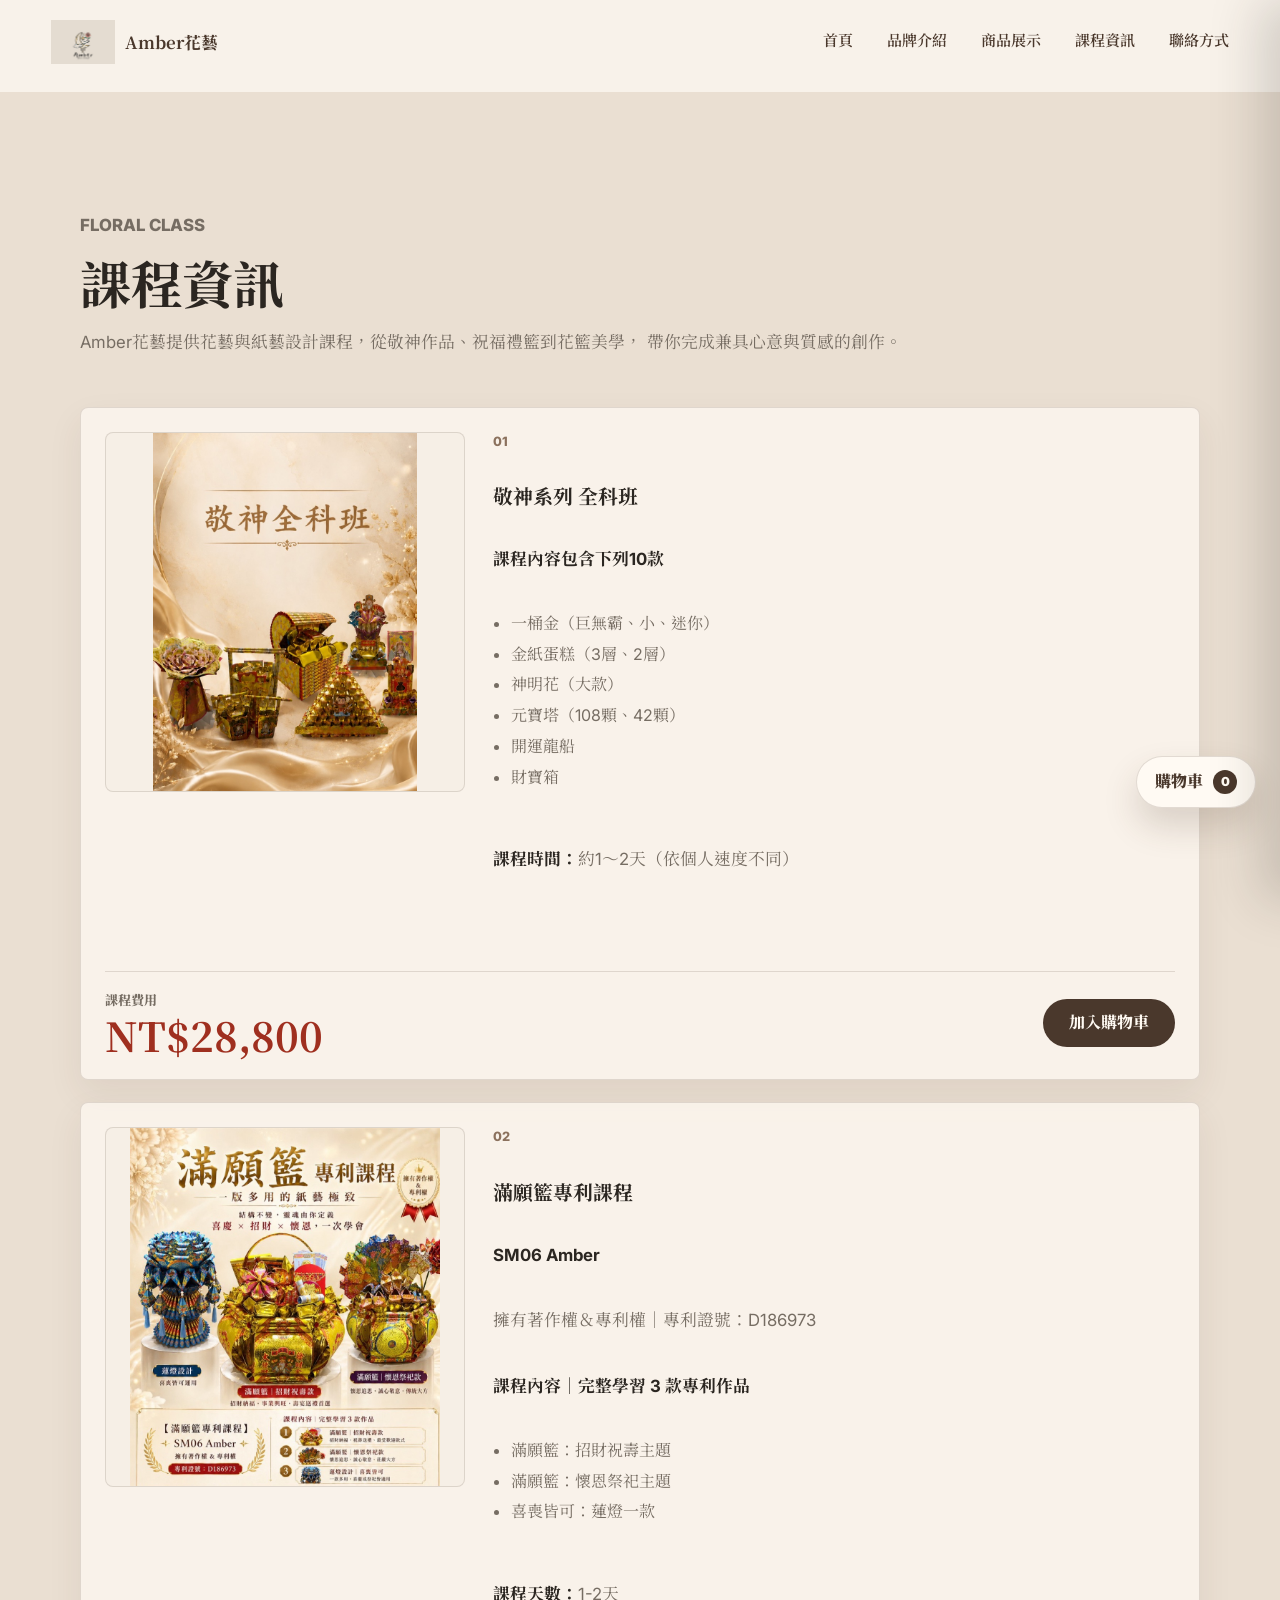
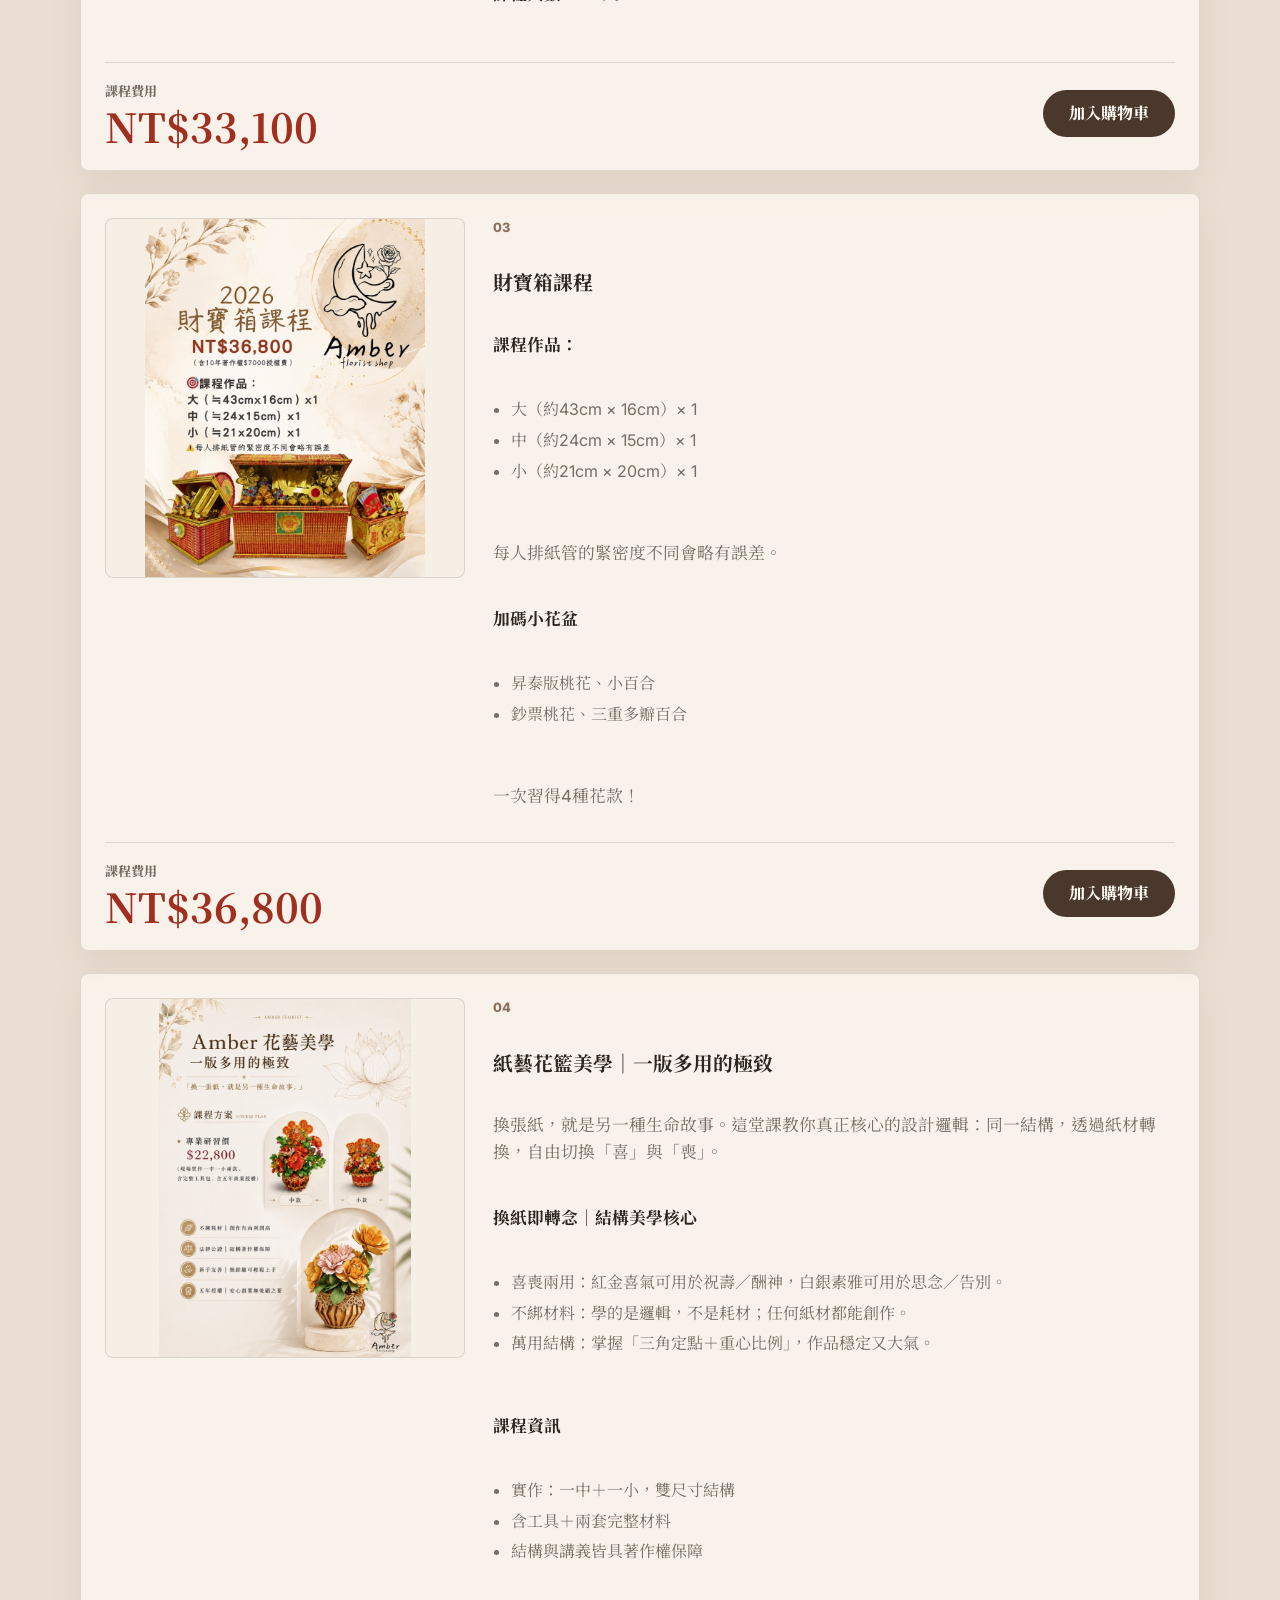
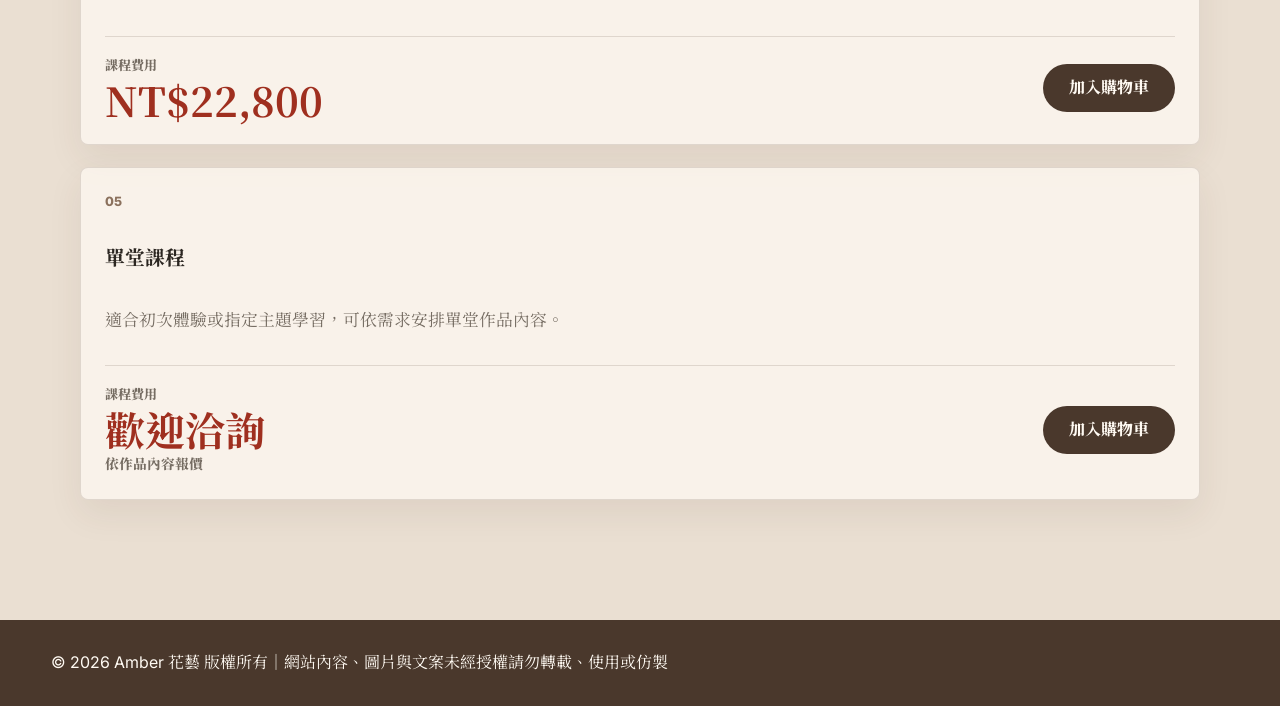
==== commit 9f2415fe: "Add files via upload" ====
--- a/courses.html
+++ b/courses.html
@@ -477,6 +477,52 @@
   grid-column: 2;
 }
 
+.course-purchase {
+  grid-column: 1 / -1;
+  display: flex;
+  align-items: center;
+  justify-content: space-between;
+  gap: 18px;
+  margin-top: 10px;
+  padding-top: 18px;
+  border-top: 1px solid var(--line);
+}
+
+.course-price {
+  display: grid;
+  gap: 4px;
+}
+
+.course-price small {
+  color: var(--muted);
+  font-size: 0.82rem;
+  font-weight: 800;
+  letter-spacing: 0;
+  text-transform: uppercase;
+}
+
+.course-price strong {
+  color: #9f2f1f;
+  font-family: "Noto Serif TC", serif;
+  font-size: clamp(1.8rem, 4vw, 2.5rem);
+  line-height: 1;
+}
+
+.course-price span {
+  display: inline;
+  margin: 0;
+  color: var(--muted);
+  font-size: 0.86rem;
+  font-weight: 800;
+}
+
+.course-purchase .cart-add {
+  margin-top: 0;
+  min-width: 132px;
+  background: var(--coffee);
+  color: var(--cream);
+}
+
 .courses-page .course-photo {
   grid-column: 1;
   grid-row: 1 / span 8;
@@ -509,12 +555,22 @@
   .courses-page .course-item > span,
   .courses-page .course-item > h3,
   .courses-page .course-item > p,
-  .courses-page .course-item > ul {
+  .courses-page .course-item > ul,
+  .course-purchase {
     grid-column: 1;
   }
 
   .courses-page .course-photo {
     grid-row: auto;
+  }
+
+  .course-purchase {
+    align-items: stretch;
+    flex-direction: column;
+  }
+
+  .course-purchase .cart-add {
+    width: 100%;
   }
 }
 
@@ -906,7 +962,6 @@
               <figure class="course-photo">
                 <img src="[data-uri]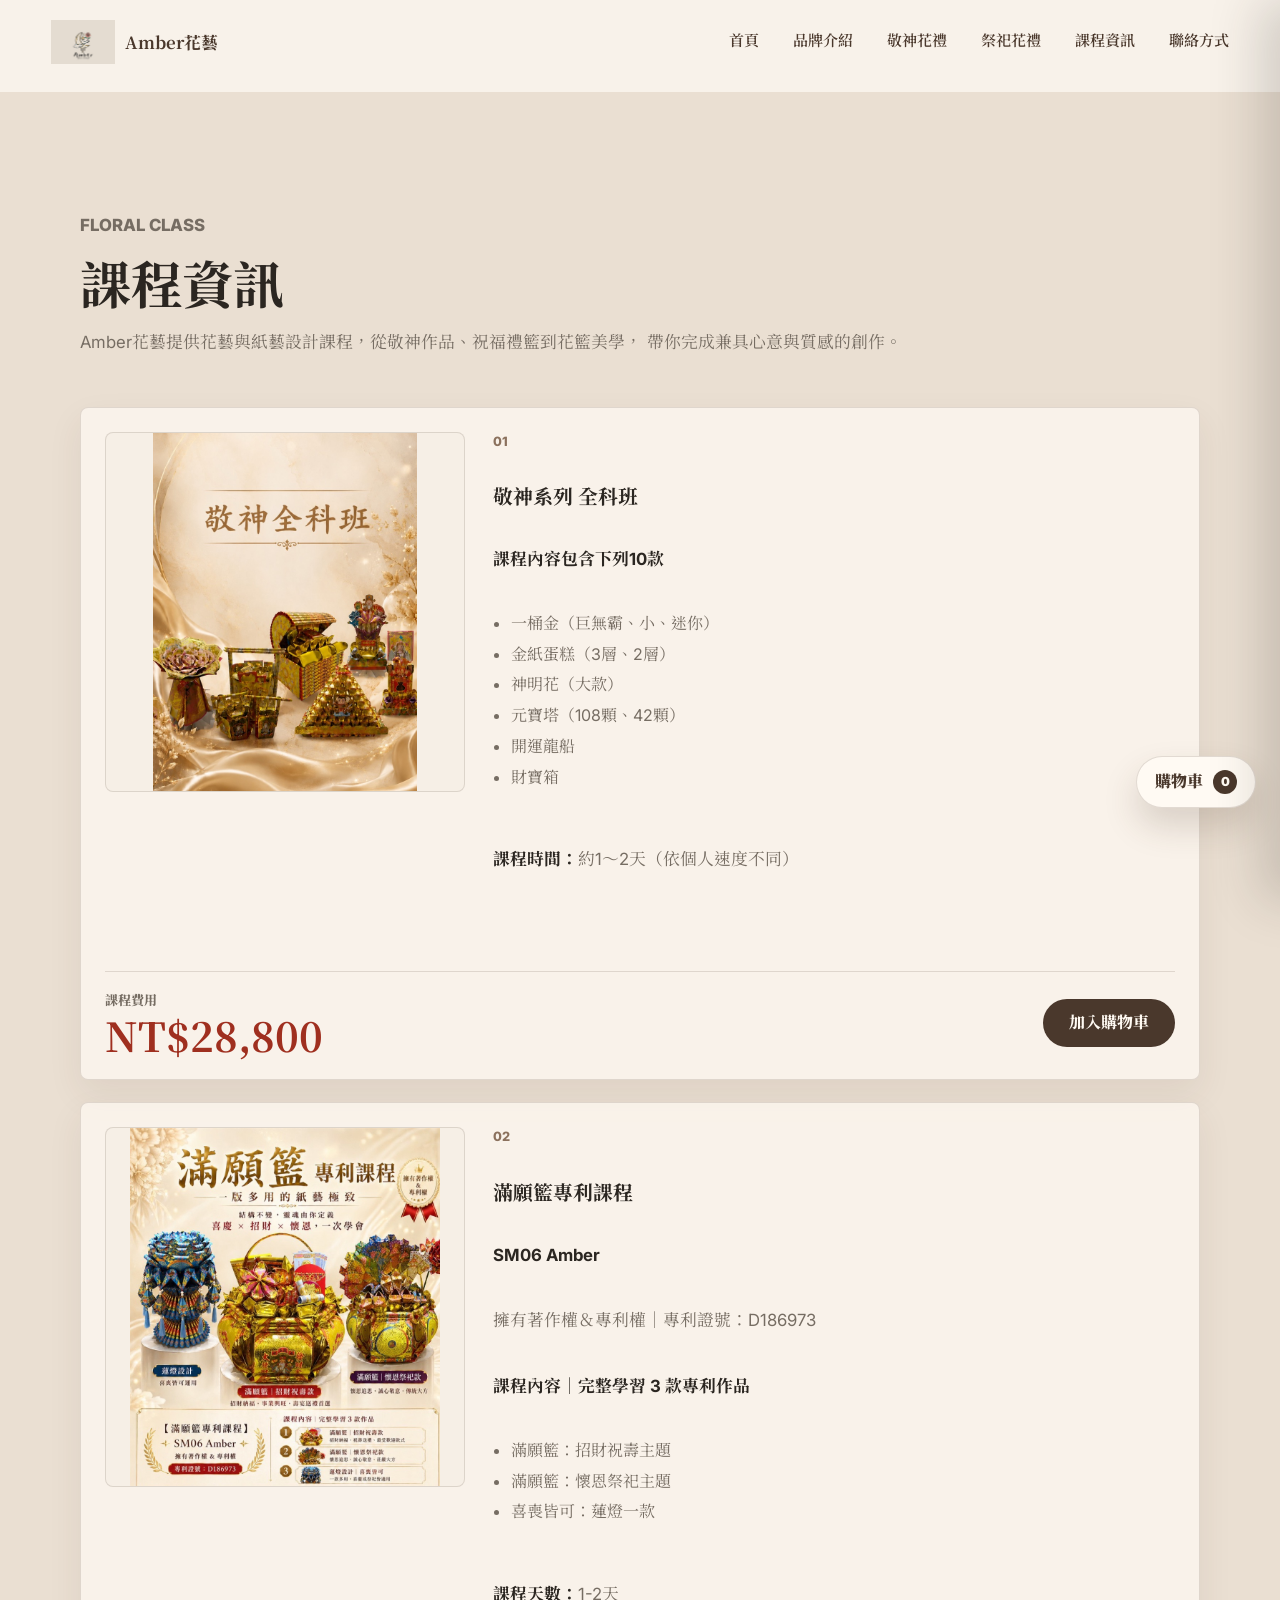
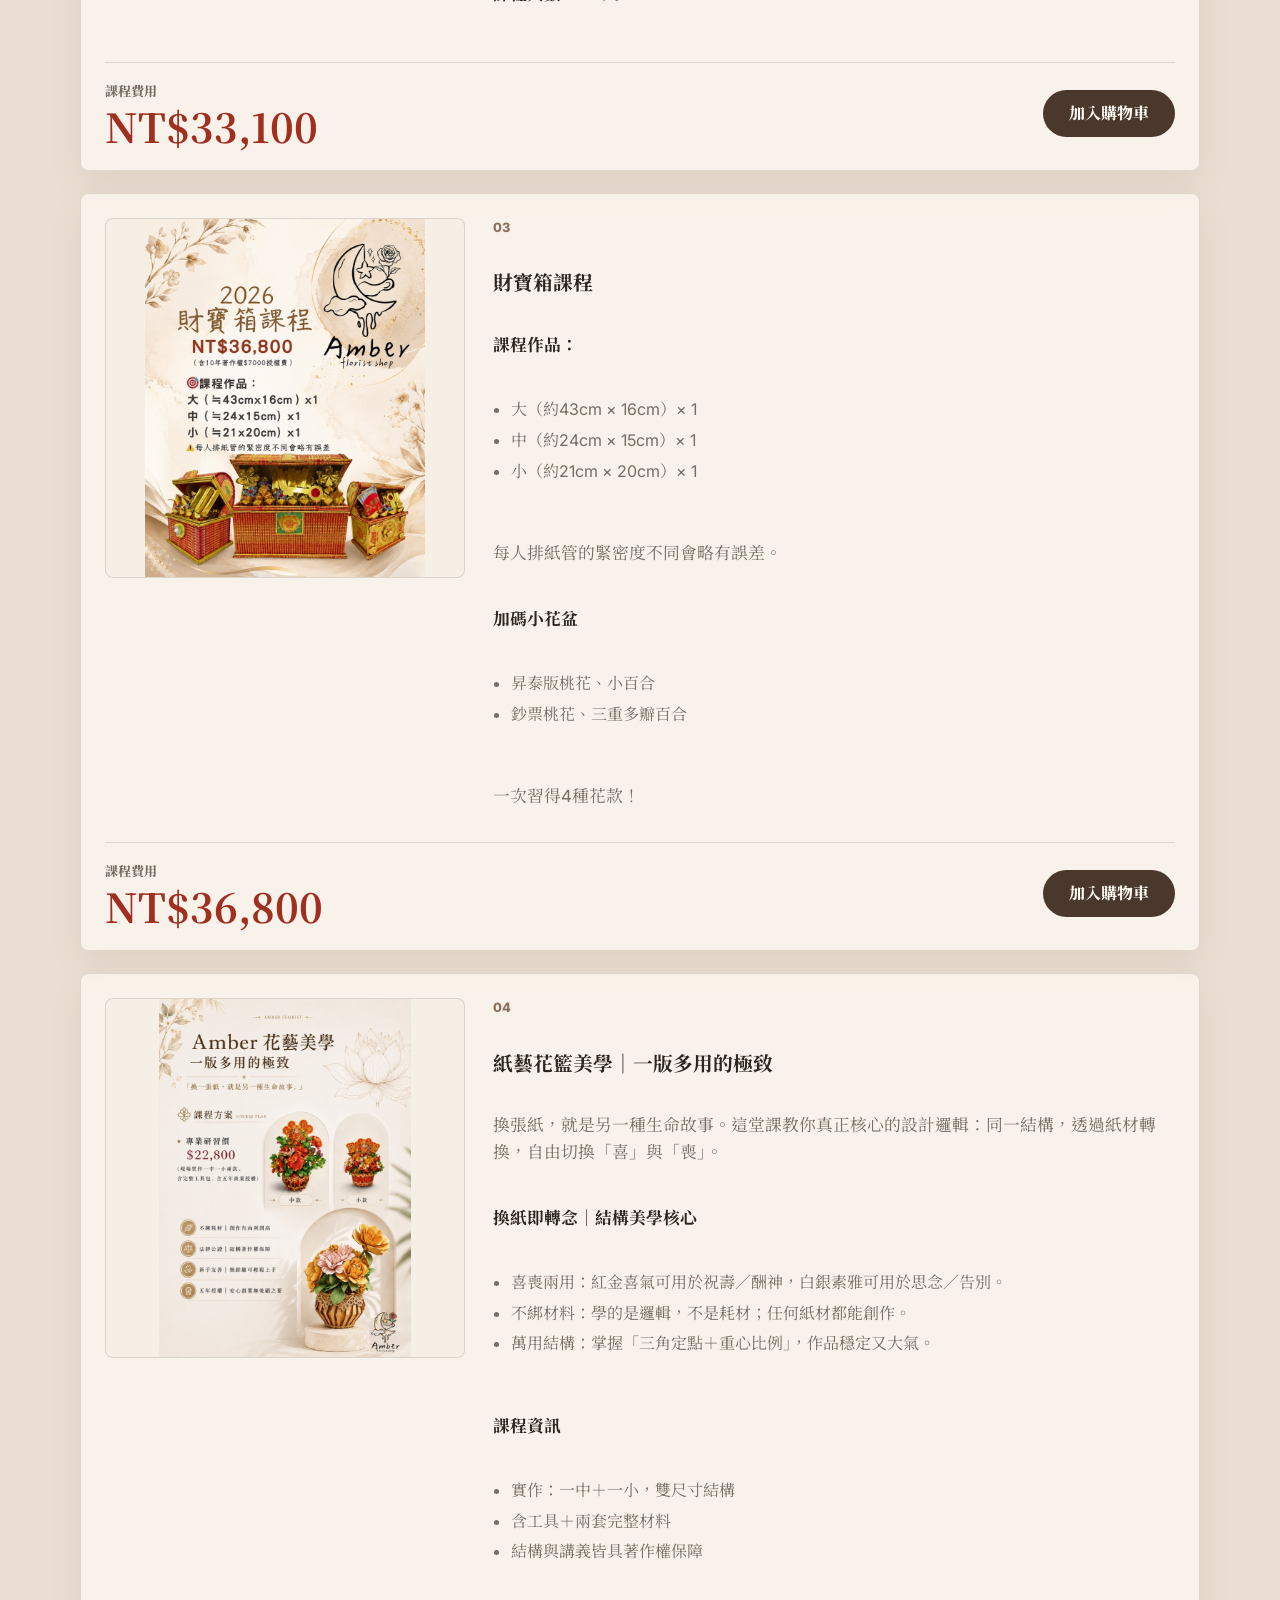
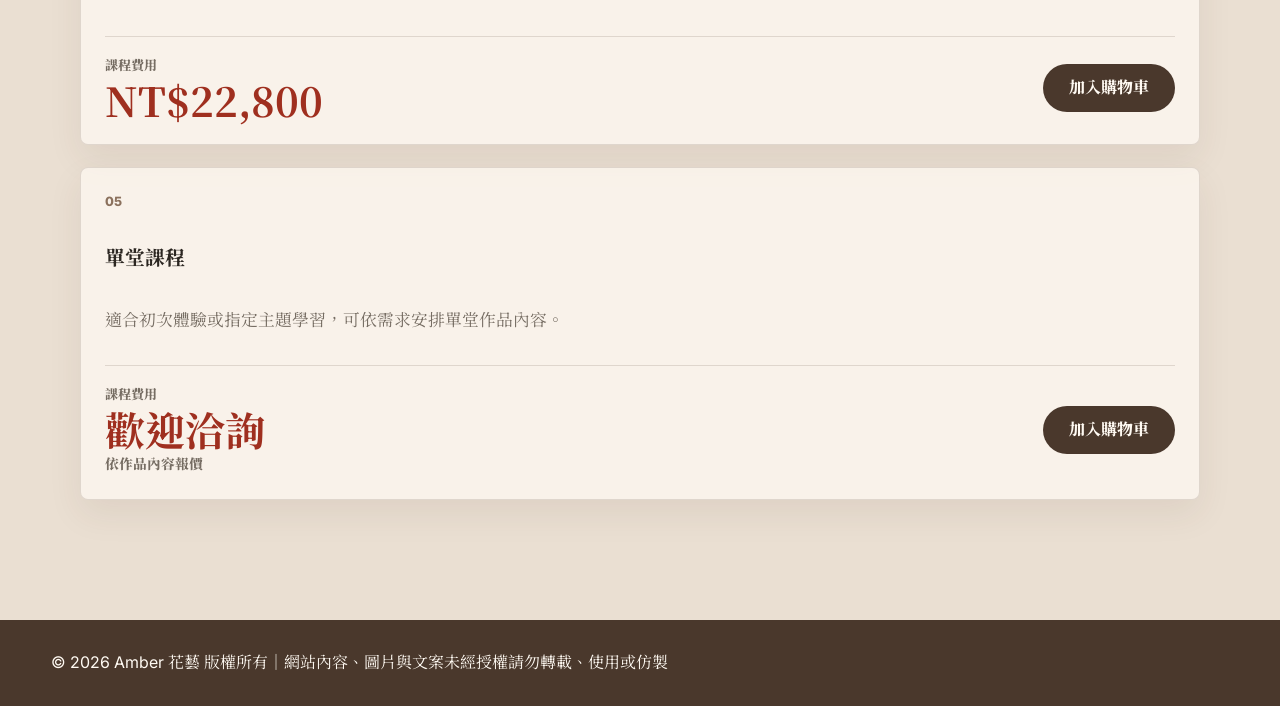
